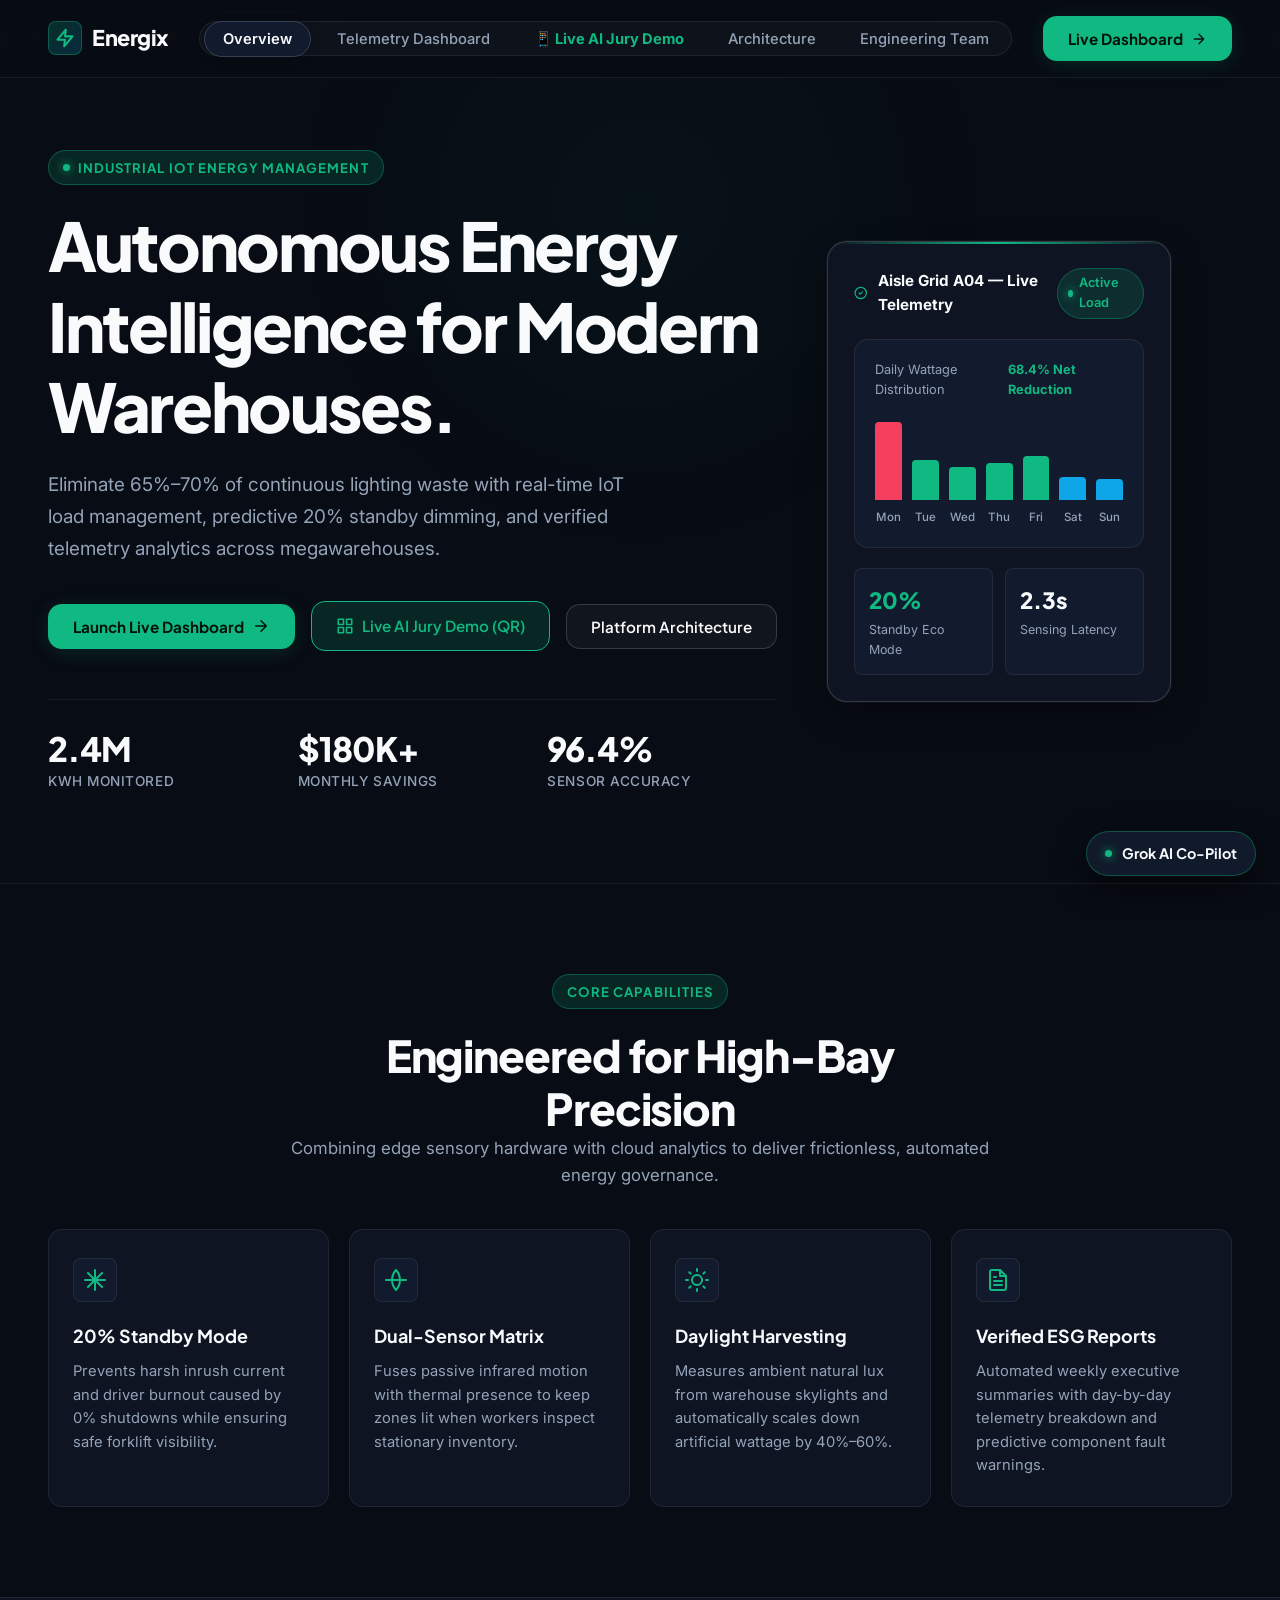
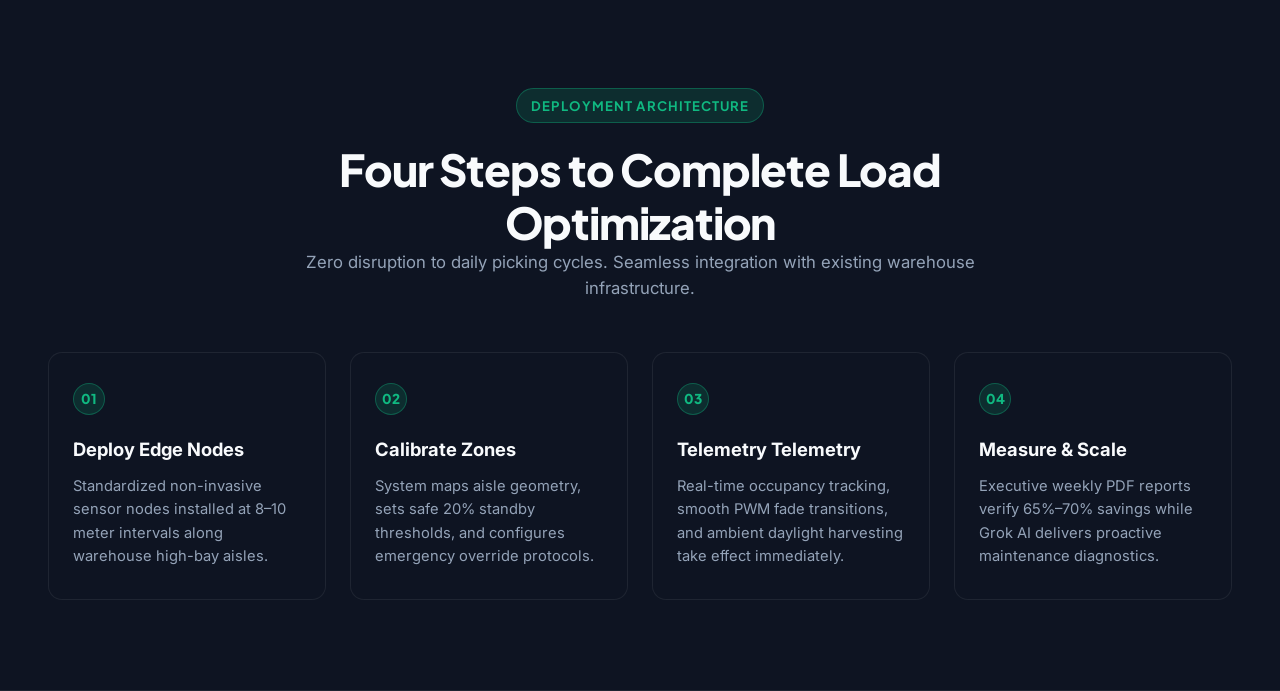
==== index.html @ af87576d "feat: complete Energix smart warehouse platform with AI Co-Pilot, Telegram Bot, hardware firmware, a" ====
<!DOCTYPE html>
<html lang="en">
<head>
  <meta charset="UTF-8" />
  <meta name="viewport" content="width=device-width, initial-scale=1.0" />
  <title>Energix — Enterprise Industrial Energy Platform</title>
  <meta name="description" content="Autonomous energy optimization and real-time IoT lighting telemetry for warehouses and logistics facilities." />
  <link rel="stylesheet" href="style.css" />
  <link rel="icon" href="data:image/svg+xml,<svg xmlns='http://www.w3.org/2000/svg' viewBox='0 0 24 24' fill='%2310b981'><path d='M13 2L3 14h9l-1 8 10-12h-9l1-8z'/></svg>" />
</head>
<body>

<!-- ============================================================
     NAVIGATION
     ============================================================ -->
<nav id="navbar">
  <div class="container nav-inner">
    <div class="nav-logo" onclick="showPage('home')" role="button" tabindex="0" aria-label="Energix Home">
      <div class="logo-badge">
        <svg width="20" height="20" viewBox="0 0 24 24" fill="none" stroke="currentColor" stroke-width="2.5" stroke-linecap="round" stroke-linejoin="round">
          <path d="M13 2L3 14h9l-1 8 10-12h-9l1-8z"/>
        </svg>
      </div>
      <span>Energix</span>
    </div>

    <ul class="nav-links" role="list">
      <li><a href="#home" class="nav-link active" data-page="home" onclick="showPage('home')">Overview</a></li>
      <li><a href="#inventory" class="nav-link" data-page="inventory" onclick="showPage('inventory')">Telemetry Dashboard</a></li>
      <li><a href="demo.html" class="nav-link" style="color: #10B981; font-weight: 700;">📱 Live AI Jury Demo</a></li>
      <li><a href="#about" class="nav-link" data-page="about" onclick="showPage('about')">Architecture</a></li>
      <li><a href="#team" class="nav-link" data-page="team" onclick="showPage('team')">Engineering Team</a></li>
    </ul>

    <div class="nav-cta">
      <button class="btn btn-primary" onclick="showPage('inventory')">
        <span>Live Dashboard</span>
        <svg width="16" height="16" viewBox="0 0 24 24" fill="none" stroke="currentColor" stroke-width="2" stroke-linecap="round" stroke-linejoin="round"><path d="M5 12h14M12 5l7 7-7 7"/></svg>
      </button>
      <button class="hamburger" id="hamburger" aria-label="Toggle Navigation">
        <span></span><span></span><span></span>
      </button>
    </div>
  </div>
</nav>

<!-- Mobile Navigation Drawer -->
<nav class="mobile-nav" id="mobile-nav" aria-label="Mobile Navigation">
  <a href="#home" onclick="showPage('home')">Overview</a>
  <a href="#inventory" onclick="showPage('inventory')">Telemetry Dashboard</a>
  <a href="#about" onclick="showPage('about')">Architecture</a>
  <a href="#team" onclick="showPage('team')">Engineering Team</a>
</nav>

<!-- ============================================================
     HOME / OVERVIEW PAGE
     ============================================================ -->
<div id="page-home" class="page active">
<main>
  <!-- Hero Section -->
  <section class="hero">
    <div class="container hero-inner">
      <div class="hero-content">
        <div class="section-label">
          <span class="pulse-dot"></span>
          Industrial IoT Energy Management
        </div>
        <h1 class="hero-headline">Autonomous Energy Intelligence for Modern Warehouses.</h1>
        <p class="hero-sub">Eliminate 65%–70% of continuous lighting waste with real-time IoT load management, predictive 20% standby dimming, and verified telemetry analytics across megawarehouses.</p>
        
        <div class="hero-cta">
          <button class="btn btn-primary" onclick="showPage('inventory')">
            <span>Launch Live Dashboard</span>
            <svg width="18" height="18" viewBox="0 0 24 24" fill="none" stroke="currentColor" stroke-width="2" stroke-linecap="round" stroke-linejoin="round"><path d="M5 12h14M12 5l7 7-7 7"/></svg>
          </button>
          <a href="demo.html" class="btn" style="background: rgba(16, 185, 129, 0.15); border: 1px solid #10B981; color: #10B981; text-decoration: none; display: inline-flex; align-items: center; gap: 8px;">
            <svg width="18" height="18" viewBox="0 0 24 24" fill="none" stroke="currentColor" stroke-width="2" stroke-linecap="round" stroke-linejoin="round"><rect x="3" y="3" width="7" height="7"/><rect x="14" y="3" width="7" height="7"/><rect x="14" y="14" width="7" height="7"/><rect x="3" y="14" width="7" height="7"/></svg>
            <span>Live AI Jury Demo (QR)</span>
          </a>
          <button class="btn btn-outline" onclick="showPage('about')">
            Platform Architecture
          </button>
        </div>

        <div class="hero-stats">
          <div class="hero-stat">
            <div class="val">2.4M</div>
            <div class="lbl">kWh Monitored</div>
          </div>
          <div class="hero-stat">
            <div class="val">$180K+</div>
            <div class="lbl">Monthly Savings</div>
          </div>
          <div class="hero-stat">
            <div class="val">96.4%</div>
            <div class="lbl">Sensor Accuracy</div>
          </div>
        </div>
      </div>

      <!-- Right Telemetry Graphic Card (Clean, Framer-Style UI Mockup) -->
      <div class="hero-visual">
        <div class="hero-telemetry-card">
          <div class="telemetry-header">
            <div class="telemetry-title">
              <svg width="18" height="18" viewBox="0 0 24 24" fill="none" stroke="#10b981" stroke-width="2" stroke-linecap="round" stroke-linejoin="round"><circle cx="12" cy="12" r="10"/><path d="m9 12 2 2 4-4"/></svg>
              <span>Aisle Grid A04 — Live Telemetry</span>
            </div>
            <div class="telemetry-status">
              <span class="pulse-dot"></span>
              Active Load
            </div>
          </div>

          <div class="telemetry-chart">
            <div style="display:flex;justify-content:space-between;font-size:0.8rem;color:var(--text-muted);margin-bottom:6px;">
              <span>Daily Wattage Distribution</span>
              <span style="color:var(--emerald);font-weight:700;">68.4% Net Reduction</span>
            </div>
            <div class="chart-bars">
              <div class="chart-col">
                <div class="chart-bar" style="height:92%;background:var(--rose);"></div>
                <span class="chart-lbl">Mon</span>
              </div>
              <div class="chart-col">
                <div class="chart-bar" style="height:38%;background:var(--emerald);"></div>
                <span class="chart-lbl">Tue</span>
              </div>
              <div class="chart-col">
                <div class="chart-bar" style="height:32%;background:var(--emerald);"></div>
                <span class="chart-lbl">Wed</span>
              </div>
              <div class="chart-col">
                <div class="chart-bar" style="height:35%;background:var(--emerald);"></div>
                <span class="chart-lbl">Thu</span>
              </div>
              <div class="chart-col">
                <div class="chart-bar" style="height:42%;background:var(--emerald);"></div>
                <span class="chart-lbl">Fri</span>
              </div>
              <div class="chart-col">
                <div class="chart-bar" style="height:22%;background:var(--sky);"></div>
                <span class="chart-lbl">Sat</span>
              </div>
              <div class="chart-col">
                <div class="chart-bar" style="height:20%;background:var(--sky);"></div>
                <span class="chart-lbl">Sun</span>
              </div>
            </div>
          </div>

          <div class="telemetry-metrics-grid">
            <div class="t-metric-box">
              <div class="t-metric-val" style="color:var(--emerald);">20%</div>
              <div class="t-metric-lbl">Standby Eco Mode</div>
            </div>
            <div class="t-metric-box">
              <div class="t-metric-val">2.3s</div>
              <div class="t-metric-lbl">Sensing Latency</div>
            </div>
          </div>
        </div>
      </div>
    </div>
  </section>

  <!-- Features Bento Grid -->
  <section class="section" style="border-top:1px solid var(--border-subtle);">
    <div class="container">
      <div class="text-center" style="max-width:700px;margin:0 auto;">
        <div class="section-label">Core Capabilities</div>
        <h2>Engineered for High-Bay Precision</h2>
        <p>Combining edge sensory hardware with cloud analytics to deliver frictionless, automated energy governance.</p>
      </div>

      <div class="features-grid">
        <div class="feature-item">
          <div class="feat-icon-wrap">
            <svg width="24" height="24" viewBox="0 0 24 24" fill="none" stroke="currentColor" stroke-width="2" stroke-linecap="round" stroke-linejoin="round"><path d="M12 2v20M2 12h20M4.93 4.93l14.14 14.14M4.93 19.07l14.14-14.14"/></svg>
          </div>
          <div class="feat-title">20% Standby Mode</div>
          <p class="feat-desc">Prevents harsh inrush current and driver burnout caused by 0% shutdowns while ensuring safe forklift visibility.</p>
        </div>

        <div class="feature-item">
          <div class="feat-icon-wrap">
            <svg width="24" height="24" viewBox="0 0 24 24" fill="none" stroke="currentColor" stroke-width="2" stroke-linecap="round" stroke-linejoin="round"><path d="M2 12h20M12 2a15.3 15.3 0 0 1 4 10 15.3 15.3 0 0 1-4 10 15.3 15.3 0 0 1-4-10 15.3 15.3 0 0 1 4-10z"/></svg>
          </div>
          <div class="feat-title">Dual-Sensor Matrix</div>
          <p class="feat-desc">Fuses passive infrared motion with thermal presence to keep zones lit when workers inspect stationary inventory.</p>
        </div>

        <div class="feature-item">
          <div class="feat-icon-wrap">
            <svg width="24" height="24" viewBox="0 0 24 24" fill="none" stroke="currentColor" stroke-width="2" stroke-linecap="round" stroke-linejoin="round"><circle cx="12" cy="12" r="5"/><path d="M12 1v2M12 21v2M4.22 4.22l1.42 1.42M18.36 18.36l1.42 1.42M1 12h2M21 12h2M4.22 19.78l1.42-1.42M18.36 5.64l1.42-1.42"/></svg>
          </div>
          <div class="feat-title">Daylight Harvesting</div>
          <p class="feat-desc">Measures ambient natural lux from warehouse skylights and automatically scales down artificial wattage by 40%–60%.</p>
        </div>

        <div class="feature-item">
          <div class="feat-icon-wrap">
            <svg width="24" height="24" viewBox="0 0 24 24" fill="none" stroke="currentColor" stroke-width="2" stroke-linecap="round" stroke-linejoin="round"><path d="M14 2H6a2 2 0 0 0-2 2v16a2 2 0 0 0 2 2h12a2 2 0 0 0 2-2V8z"/><polyline points="14 2 14 8 20 8"/><line x1="16" y1="13" x2="8" y2="13"/><line x1="16" y1="17" x2="8" y2="17"/><polyline points="10 9 9 9 8 9"/></svg>
          </div>
          <div class="feat-title">Verified ESG Reports</div>
          <p class="feat-desc">Automated weekly executive summaries with day-by-day telemetry breakdown and predictive component fault warnings.</p>
        </div>
      </div>
    </div>
  </section>

  <!-- How It Works Section -->
  <section class="section" style="background:var(--bg-surface);border-top:1px solid var(--border-subtle);border-bottom:1px solid var(--border-subtle);">
    <div class="container">
      <div class="text-center" style="max-width:700px;margin:0 auto 30px;">
        <div class="section-label">Deployment Architecture</div>
        <h2>Four Steps to Complete Load Optimization</h2>
        <p>Zero disruption to daily picking cycles. Seamless integration with existing warehouse infrastructure.</p>
      </div>

      <div class="steps-grid">
        <div class="step-card">
          <div class="step-num">01</div>
          <div class="step-title">Deploy Edge Nodes</div>
          <p class="step-desc">Standardized non-invasive sensor nodes installed at 8–10 meter intervals along warehouse high-bay aisles.</p>
        </div>
        <div class="step-card">
          <div class="step-num">02</div>
          <div class="step-title">Calibrate Zones</div>
          <p class="step-desc">System maps aisle geometry, sets safe 20% standby thresholds, and configures emergency override protocols.</p>
        </div>
        <div class="step-card">
          <div class="step-num">03</div>
          <div class="step-title">Telemetry Telemetry</div>
          <p class="step-desc">Real-time occupancy tracking, smooth PWM fade transitions, and ambient daylight harvesting take effect immediately.</p>
        </div>
        <div class="step-card">
          <div class="step-num">04</div>
          <div class="step-title">Measure &amp; Scale</div>
          <p class="step-desc">Executive weekly PDF reports verify 65%–70% savings while Grok AI delivers proactive maintenance diagnostics.</p>
        </div>
      </div>
    </div>
  </section>
</main>
</div>

<!-- ============================================================
     INVENTORY / DASHBOARD PAGE
     ============================================================ -->
<div id="page-inventory" class="page">
<main aria-label="Energy Telemetry Dashboard">
  <div class="container">
    <header class="dash-header">
      <div>
        <h2>Facility Telemetry Dashboard</h2>
        <p class="dash-meta" id="dash-meta">Connecting to IoT Mesh Network…</p>
      </div>
      <button class="btn btn-primary" id="refresh-btn" onclick="refreshInventory()">
        <svg width="16" height="16" viewBox="0 0 24 24" fill="none" stroke="currentColor" stroke-width="2" stroke-linecap="round" stroke-linejoin="round"><path d="M21.5 2v6h-6M21.34 15.57a10 10 0 1 1-.57-8.38l5.67-5.67"/></svg>
        <span>Sync Telemetry</span>
      </button>
    </header>

    <!-- Top Metrics -->
    <div class="dash-stats">
      <div class="dash-stat-card">
        <div class="ds-icon">
          <svg width="20" height="20" viewBox="0 0 24 24" fill="none" stroke="currentColor" stroke-width="2"><path d="M13 2L3 14h9l-1 8 10-12h-9l1-8z"/></svg>
        </div>
        <div class="ds-val" id="total-consumed">—</div>
        <div class="ds-lbl">Total Consumed (kWh)</div>
      </div>
      <div class="dash-stat-card">
        <div class="ds-icon" style="color:var(--emerald);">
          <svg width="20" height="20" viewBox="0 0 24 24" fill="none" stroke="currentColor" stroke-width="2"><path d="M12 2v20M2 12h20M4.93 4.93l14.14 14.14M4.93 19.07l14.14-14.14"/></svg>
        </div>
        <div class="ds-val" id="total-saved" style="color:var(--emerald);">—</div>
        <div class="ds-lbl">Verified Energy Saved (kWh)</div>
      </div>
      <div class="dash-stat-card">
        <div class="ds-icon" style="color:var(--amber);">
          <svg width="20" height="20" viewBox="0 0 24 24" fill="none" stroke="currentColor" stroke-width="2"><line x1="12" y1="1" x2="12" y2="23"/><path d="M17 5H9.5a3.5 3.5 0 0 0 0 7h5a3.5 3.5 0 0 1 0 7H6"/></svg>
        </div>
        <div class="ds-val" id="total-money" style="color:var(--amber);">—</div>
        <div class="ds-lbl">Net Financial Recovery ($)</div>
      </div>
      <div class="dash-stat-card">
        <div class="ds-icon" style="color:var(--sky);">
          <svg width="20" height="20" viewBox="0 0 24 24" fill="none" stroke="currentColor" stroke-width="2"><path d="M21 10c0 7-9 13-9 13s-9-6-9-13a9 9 0 0 1 18 0z"/><circle cx="12" cy="10" r="3"/></svg>
        </div>
        <div class="ds-val" id="total-units">—</div>
        <div class="ds-lbl">Active Grid Units</div>
      </div>
    </div>

    <!-- Search & Filter Controls -->
    <div class="inv-toolbar">
      <div class="inv-search">
        <svg width="18" height="18" viewBox="0 0 24 24" fill="none" stroke="currentColor" stroke-width="2" stroke-linecap="round" stroke-linejoin="round"><circle cx="11" cy="11" r="8"/><line x1="21" y1="21" x2="16.65" y2="16.65"/></svg>
        <input type="text" id="search-input" placeholder="Search facilities, aisles, or zones…" oninput="filterInventory()" aria-label="Search facilities" />
      </div>
      <div class="filter-btns">
        <button class="filter-btn active" onclick="setFilter('all',this)">All Units</button>
        <button class="filter-btn" onclick="setFilter('low',this)">Efficient (&gt;28%)</button>
        <button class="filter-btn" onclick="setFilter('medium',this)">Moderate (16–28%)</button>
        <button class="filter-btn" onclick="setFilter('high',this)">High Usage (&lt;16%)</button>
      </div>
    </div>

    <!-- Inventory Cards Grid -->
    <div class="inventory-grid" id="inventory-grid"></div>
  </div>
</main>
</div>

<!-- ============================================================
     ARCHITECTURE / ABOUT PAGE
     ============================================================ -->
<div id="page-about" class="page">
<main aria-label="Platform Architecture">
  <div class="container">
    <section class="about-hero">
      <div class="section-label">Enterprise Architecture</div>
      <h1>Industrial-Grade Energy Intelligence</h1>
      <p class="lead">Built to bridge the gap between high-voltage warehouse electrical infrastructure and executive decision-makers through real-time telemetry.</p>
    </section>

    <div class="about-grid">
      <div class="about-text">
        <div class="section-label">Engineering Rationale</div>
        <h2>Why 20% Standby Mode is the Standard</h2>
        <p>In industrial megawarehouses, complete 0% shutdowns introduce two catastrophic failure modes: severe inrush currents that burn out LED driver capacitors prematurely, and sudden visual disorientation for operators navigating 5-ton forklifts.</p>
        <p>The Energix edge control loop enforces a 20% standby equilibrium. This maintains continuous safe ambient sightlines while slashing baseline wattage by 80% during idle cycles.</p>
        <blockquote class="about-highlight">"Continuous 20% standby delivers 80% energy curtailment with zero thermal shock and zero occupational hazard."</blockquote>
        <p>Integrated daylight harvesting further adapts fixture output dynamically against natural sky luminance, guaranteeing optimal lux on the warehouse floor at the lowest electrical draw.</p>
      </div>

      <div class="about-side">
        <div class="platform-card">
          <h3>Grid Performance Benchmarks</h3>
          <div class="platform-stats">
            <div class="ps-row"><span class="ps-label">Standby Load</span><span class="ps-val">20% Nominal</span></div>
            <div class="ps-row"><span class="ps-label">Detection Latency</span><span class="ps-val">2.3 Seconds</span></div>
            <div class="ps-row"><span class="ps-label">Occupancy Accuracy</span><span class="ps-val">96.4%</span></div>
            <div class="ps-row"><span class="ps-label">False Positive Rate</span><span class="ps-val">&lt; 3.0%</span></div>
            <div class="ps-row"><span class="ps-label">Sensor Spacing</span><span class="ps-val">8 – 10 Meters</span></div>
            <div class="ps-row"><span class="ps-label">Driver Life Extension</span><span class="ps-val">+2.5x Cycle Life</span></div>
          </div>
        </div>

        <div class="mission-box">
          <h3>Emergency Failsafe Compliance</h3>
          <p>Upon receiving a building fire or hazard interrupt, all localized dimming states are instantly overridden to 100% full luminance to illuminate emergency egress pathways.</p>
        </div>
      </div>
    </div>
  </div>
</main>
</div>

<!-- ============================================================
     ENGINEERING TEAM PAGE
     ============================================================ -->
<div id="page-team" class="page">
<main aria-label="Engineering Team">
  <div class="container">
    <section class="team-hero">
      <div class="section-label">Development Team</div>
      <h1>The Engineering Minds Behind Energix</h1>
      <p>Applied technology specialists united to solve energy inefficiency across modern logistics networks.</p>
    </section>

    <div class="team-grid">
      <article class="team-card">
        <div class="avatar-initials">AA</div>
        <div class="team-name">Ahmed Alaa</div>
        <div class="team-role">Project Lead &amp; Strategy</div>
        <div class="team-dept">Value Propositions &amp; Operations</div>
      </article>

      <article class="team-card">
        <div class="avatar-initials" style="background:linear-gradient(135deg, #0ea5e9, #6366f1);color:#fff;">BR</div>
        <div class="team-name">Belal Rezk</div>
        <div class="team-role">Software Architect &amp; Presenter</div>
        <div class="team-dept">Telemetry &amp; Web Platform</div>
      </article>

      <article class="team-card">
        <div class="avatar-initials" style="background:linear-gradient(135deg, #f59e0b, #ef4444);color:#fff;">SO</div>
        <div class="team-name">Sohaip Osama</div>
        <div class="team-role">Hardware &amp; IoT Specialist</div>
        <div class="team-dept">Sensory Grid &amp; Firmware</div>
      </article>

      <article class="team-card">
        <div class="avatar-initials" style="background:linear-gradient(135deg, #a855f7, #ec4899);color:#fff;">YM</div>
        <div class="team-name">Yousef Mohamed</div>
        <div class="team-role">Data Analysis &amp; Outro</div>
        <div class="team-dept">Research &amp; Benchmark Metrics</div>
      </article>

      <article class="team-card">
        <div class="avatar-initials" style="background:linear-gradient(135deg, #10b981, #14b8a6);color:#fff;">MA</div>
        <div class="team-name">Malak Ahmed</div>
        <div class="team-role">Problem Analyst &amp; AI Feature</div>
        <div class="team-dept">Documentation &amp; Grok AI Specs</div>
      </article>
    </div>
  </div>
</main>
</div>

<!-- ============================================================
     INTERACTIVE MODAL & WEEKLY TELEMETRY AUDIT
     ============================================================ -->
<div class="modal-overlay" id="modal-overlay" role="dialog" aria-modal="true" aria-labelledby="modal-title-text">
  <div class="modal">
    <button class="modal-close" onclick="closeModal()" aria-label="Close dialog">✕</button>
    
    <div class="modal-header">
      <div class="modal-icon" id="modal-icon"></div>
      <div class="modal-title">
        <h3 id="modal-title-text">—</h3>
        <p id="modal-subtitle" style="color:var(--text-muted);font-size:0.9rem;">—</p>
      </div>
    </div>

    <div class="modal-metrics">
      <div class="modal-metric">
        <div class="mm-val" id="mm-consumed" style="color:var(--rose);">—</div>
        <div class="mm-lbl">Power Consumed</div>
      </div>
      <div class="modal-metric">
        <div class="mm-val" id="mm-saved" style="color:var(--emerald);">—</div>
        <div class="mm-lbl">Energy Curtailment</div>
      </div>
      <div class="modal-metric">
        <div class="mm-val" id="mm-money" style="color:var(--amber);">—</div>
        <div class="mm-lbl">Financial Recovery</div>
      </div>
    </div>

    <button class="btn btn-primary" onclick="generateReport()" style="width:100%;margin-bottom:12px;">
      <svg width="18" height="18" viewBox="0 0 24 24" fill="none" stroke="currentColor" stroke-width="2" stroke-linecap="round" stroke-linejoin="round"><path d="M14 2H6a2 2 0 0 0-2 2v16a2 2 0 0 0 2 2h12a2 2 0 0 0 2-2V8z"/><polyline points="14 2 14 8 20 8"/><line x1="16" y1="13" x2="8" y2="13"/><line x1="16" y1="17" x2="8" y2="17"/></svg>
      <span>Generate Executive Audit Report</span>
    </button>

    <div class="weekly-report" id="weekly-report" aria-live="polite"></div>
  </div>
</div>

<!-- Toast Feedback -->
<div class="toast" id="toast" role="status" aria-live="polite">
  <svg width="18" height="18" viewBox="0 0 24 24" fill="none" stroke="#10b981" stroke-width="2.5"><polyline points="20 6 9 17 4 12"/></svg>
  <span id="toast-msg">Telemetry Synchronized</span>
</div>

<!-- ============================================================
     GROK AI CO-PILOT FLOATING ACTION DRAWER (Matching Modern UI)
     ============================================================ -->
<div id="grok-pill-btn" onclick="toggleGrokDrawer()" style="position:fixed;bottom:24px;right:24px;background:#101a2a;border:1.5px solid var(--border-emerald);padding:10px 18px;border-radius:var(--radius-full);cursor:pointer;display:flex;align-items:center;gap:10px;box-shadow:0 10px 30px rgba(0,0,0,0.6);z-index:999;transition:all var(--transition);">
  <span class="pulse-dot"></span>
  <span style="font-family:var(--font-heading);font-weight:700;font-size:0.9rem;color:var(--text-main);">Grok AI Co-Pilot</span>
</div>

<!-- ============================================================
     GROK AI CO-PILOT ENTERPRISE DRAWER (Full Parity with Telegram)
     ============================================================ -->
<div id="grok-drawer" class="grok-drawer-container">
  <!-- Header -->
  <div class="grok-header">
    <div style="display:flex;align-items:center;gap:10px;">
      <div style="width:28px;height:28px;border-radius:50%;background:rgba(16,185,129,0.15);border:1px solid #10b981;display:flex;align-items:center;justify-content:center;">
        <svg width="15" height="15" viewBox="0 0 24 24" fill="none" stroke="#10b981" stroke-width="2.5"><path d="M12 2v20M2 12h20M4.93 4.93l14.14 14.14M4.93 19.07l14.14-14.14"/></svg>
      </div>
      <div>
        <div style="font-family:var(--font-heading);font-weight:800;font-size:0.92rem;color:#fff;">Energix AI Co-Pilot</div>
        <div style="font-size:0.72rem;color:#10b981;display:flex;align-items:center;gap:4px;">
          <span style="display:inline-block;width:6px;height:6px;border-radius:50%;background:#10b981;box-shadow:0 0 6px #10b981;"></span>
          Groq LPU (120B) Active & Connected
        </div>
      </div>
    </div>
    <div style="display:flex;align-items:center;gap:10px;">
      <button onclick="clearGrokChat()" title="مسح المحادثة" style="background:none;border:none;color:var(--text-muted);cursor:pointer;font-size:0.85rem;">🗑️</button>
      <span onclick="toggleGrokDrawer()" style="cursor:pointer;color:var(--text-muted);font-weight:bold;font-size:1.1rem;padding:0 4px;">✕</span>
    </div>
  </div>

  <!-- Interactive Quick Actions Bar (Identical to Telegram Bot) -->
  <div class="grok-quick-bar">
    <div style="display:flex;gap:6px;overflow-x:auto;padding-bottom:2px;" class="hide-scroll">
      <button class="grok-action-chip" onclick="executeQuickReport()">📊 تقرير الوفر</button>
      <button class="grok-action-chip" onclick="toggleWebAislesPanel()">🏢 ممر معين (1-12) ▾</button>
      <button class="grok-action-chip" onclick="executeQuickControl(0, '100%')">💡 تشغيل الكل</button>
      <button class="grok-action-chip" onclick="executeQuickControl(0, '20%')">🌙 استعداد الكل</button>
      <button class="grok-action-chip" onclick="executeQuickControl(1, 'OFF')">🛑 عزل ممر 1</button>
      <button class="grok-action-chip" onclick="executeQuickControl(0, 'OFF')">🛑 عزل الكل</button>
      <button class="grok-action-chip" onclick="executeQuickControl(0, 'AUTO')">⚡ الوضع الآلي</button>
    </div>

    <!-- 12-Aisle Quick Grid Picker -->
    <div id="web-aisles-picker" style="display:none;background:#060A13;border:1px solid rgba(255,255,255,0.08);border-radius:8px;padding:8px;margin-top:2px;">
      <div style="display:flex;justify-content:space-between;align-items:center;margin-bottom:6px;">
        <span style="font-size:0.75rem;color:var(--text-muted);font-weight:600;">اختر الممر من الـ 12 للتحكم أو التقرير:</span>
        <span onclick="toggleWebAislesPanel()" style="font-size:0.75rem;color:#10b981;cursor:pointer;">إغلاق ✕</span>
      </div>
      <div class="grok-aisles-grid" id="web-aisles-items">
        <!-- Injected via JS -->
      </div>
      <!-- Selected Aisle Actions -->
      <div id="web-selected-actions" style="display:none;margin-top:8px;padding-top:8px;border-top:1px solid rgba(255,255,255,0.08);flex-wrap:wrap;gap:6px;align-items:center;">
        <div id="web-selected-title" style="font-size:0.78rem;font-weight:700;color:#10b981;width:100%;"></div>
        <button class="grok-action-chip" style="background:#10b981;color:#000;" onclick="controlCurrentSelected('100%')">💡 تشغيل 100%</button>
        <button class="grok-action-chip" onclick="controlCurrentSelected('20%')">🌙 وضع 20%</button>
        <button class="grok-action-chip" style="border-color:#ef4444;color:#ef4444;" onclick="controlCurrentSelected('OFF')">🛑 إطفاء 0%</button>
        <button class="grok-action-chip" style="background:rgba(34,158,217,0.2);color:#229ed9;" onclick="reportCurrentSelected()">📋 تقرير شامل</button>
      </div>
    </div>
  </div>

  <!-- Messages List -->
  <div id="grok-messages" style="flex:1;padding:16px;overflow-y:auto;display:flex;flex-direction:column;gap:12px;font-size:0.9rem;">
    <div class="grok-msg-bot">
      👋 أهلاً بك في <b>Energix AI Co-Pilot</b>!
      <br><br>
      يمكنك استخدام <b>الأزرار السريعة بالأعلى</b> للتحكم اللحظي في جميع الممرات الـ 12 أو طلب تقارير الوفر، أو كتابة أي سؤال/أمر باللغة الطبيعية (بالاسم أو بالرقم).
    </div>
  </div>

  <!-- Chat Input Bar -->
  <div style="padding:10px 14px;background:#0E1626;border-top:1px solid rgba(255,255,255,0.08);display:flex;gap:8px;">
    <input type="text" id="grok-input" placeholder="اطلب تقرير ممر أو اعطه أمراً (عربي / English)..." style="flex:1;background:#060A13;border:1px solid rgba(255,255,255,0.12);padding:10px 14px;border-radius:var(--radius-sm);color:#fff;outline:none;font-size:0.88rem;direction:auto;" onkeypress="if(event.key==='Enter')sendGrokMessage()">
    <button onclick="sendGrokMessage()" style="background:#10b981;color:#04120c;border:none;padding:0 16px;border-radius:var(--radius-sm);font-weight:700;cursor:pointer;display:inline-flex;align-items:center;justify-content:center;gap:4px;">
      <span>إرسال</span>
    </button>
  </div>
</div>

<script src="app.js"></script>
<script>
const FACILITIES_LIST = [
  { id: 1, name: "Warehouse Aisle 01" },
  { id: 2, name: "Warehouse Aisle 02" },
  { id: 3, name: "Warehouse Aisle 03" },
  { id: 4, name: "Production Hall A" },
  { id: 5, name: "Production Hall B" },
  { id: 6, name: "Cold Storage Vault 01" },
  { id: 7, name: "Cold Storage Vault 02" },
  { id: 8, name: "Logistics Dispatch Center" },
  { id: 9, name: "Chiller & HVAC Plant" },
  { id: 10, name: "Loading Dock Perimeter" },
  { id: 11, name: "Automated Sorter Bay" },
  { id: 12, name: "Solar Array Microgrid" }
];

let selectedAisleId = 1;

function toggleGrokDrawer() {
  const d = document.getElementById('grok-drawer');
  const isHidden = d.style.display === 'none' || !d.style.display;
  d.style.display = isHidden ? 'flex' : 'none';
  if (isHidden) {
    populateWebAisles();
    setTimeout(() => {
      const inp = document.getElementById('grok-input');
      if (inp) inp.focus();
    }, 100);
  }
}

function clearGrokChat() {
  document.getElementById('grok-messages').innerHTML = `
    <div class="grok-msg-bot">
      تم تفريغ المحادثة. يمكنك البدء بسؤال جديد أو استخدام الأزرار أعلاه!
    </div>`;
}

function toggleWebAislesPanel() {
  const p = document.getElementById('web-aisles-picker');
  p.style.display = p.style.display === 'none' ? 'block' : 'none';
}

function populateWebAisles() {
  const container = document.getElementById('web-aisles-items');
  if (!container || container.children.length > 0) return;
  
  container.innerHTML = FACILITIES_LIST.map(f => `
    <div class="grok-aisle-item" onclick="selectWebAisle(${f.id}, '${f.name}')">
      <b style="color:#10b981;">#${f.id}</b> ${f.name}
    </div>
  `).join('');
}

function selectWebAisle(id, name) {
  selectedAisleId = id;
  const act = document.getElementById('web-selected-actions');
  act.style.display = 'flex';
  document.getElementById('web-selected-title').textContent = `التحكم المباشر في: #${id} ${name}`;
}

async function controlCurrentSelected(mode) {
  const fac = FACILITIES_LIST.find(f => f.id === selectedAisleId) || { name: `ممر ${selectedAisleId}` };
  await executeQuickControl(selectedAisleId, mode, fac.name);
}

async function reportCurrentSelected() {
  const fac = FACILITIES_LIST.find(f => f.id === selectedAisleId) || { name: `ممر ${selectedAisleId}` };
  const msgBox = document.getElementById('grok-messages');
  
  msgBox.innerHTML += `<div class="grok-msg-user">📋 طلب تقرير تفصيلي لـ: ${fac.name}</div>`;
  msgBox.scrollTop = msgBox.scrollHeight;
  
  const loadId = 'grok-load-' + Date.now();
  msgBox.innerHTML += `<div id="${loadId}" class="grok-msg-bot">⏳ جاري استخراج تقرير الحساسات والاستهلاك اللحظي...</div>`;
  msgBox.scrollTop = msgBox.scrollHeight;

  try {
    const res = await fetch(`/api/facility/${selectedAisleId}`);
    const data = await res.json();
    const formatted = `
      <div style="font-weight:800;color:#10b981;font-size:0.95rem;margin-bottom:6px;">📋 تقرير تفصيلي لـ [${data.name}]</div>
      <table style="width:100%;border-collapse:collapse;font-size:0.8rem;margin-bottom:8px;">
        <tr style="border-bottom:1px solid rgba(255,255,255,0.06);"><td style="padding:4px 0;color:var(--text-muted);">الموقع:</td><td style="text-align:left;font-weight:600;">${data.location}</td></tr>
        <tr style="border-bottom:1px solid rgba(255,255,255,0.06);"><td style="padding:4px 0;color:var(--text-muted);">الوضع التشغيلي:</td><td style="text-align:left;color:#10b981;font-weight:700;">${data.status_desc}</td></tr>
        <tr style="border-bottom:1px solid rgba(255,255,255,0.06);"><td style="padding:4px 0;color:var(--text-muted);">نسبة الإضاءة:</td><td style="text-align:left;font-weight:700;">${data.brightness_pct}%</td></tr>
        <tr style="border-bottom:1px solid rgba(255,255,255,0.06);"><td style="padding:4px 0;color:var(--text-muted);">الاستهلاك الفعلي:</td><td style="text-align:left;color:#f43f5e;font-weight:700;">${data.consumed_kw.toLocaleString()} kWh</td></tr>
        <tr style="border-bottom:1px solid rgba(255,255,255,0.06);"><td style="padding:4px 0;color:var(--text-muted);">صافي الوفر:</td><td style="text-align:left;color:#10b981;font-weight:700;">${data.saved_kw.toLocaleString()} kWh</td></tr>
        <tr style="border-bottom:1px solid rgba(255,255,255,0.06);"><td style="padding:4px 0;color:var(--text-muted);">العائد المالي:</td><td style="text-align:left;font-weight:700;">$${data.money_saved.toLocaleString()}</td></tr>
        <tr><td style="padding:4px 0;color:var(--text-muted);">كفاءة الطاقة:</td><td style="text-align:left;font-weight:700;">${data.efficiency}%</td></tr>
      </table>
    `;
    document.getElementById(loadId).innerHTML = formatted;
  } catch (err) {
    document.getElementById(loadId).innerText = "تعذر جلب التقرير.";
  }
  msgBox.scrollTop = msgBox.scrollHeight;
}

async function executeQuickReport() {
  const msgBox = document.getElementById('grok-messages');
  msgBox.innerHTML += `<div class="grok-msg-user">📊 استعلام عن تقرير الوفر الإجمالي للمخزن</div>`;
  msgBox.scrollTop = msgBox.scrollHeight;

  const loadId = 'grok-load-' + Date.now();
  msgBox.innerHTML += `<div id="${loadId}" class="grok-msg-bot">⏳ جاري الاتصال بالشبكة المركزية...</div>`;
  msgBox.scrollTop = msgBox.scrollHeight;

  try {
    const res = await fetch('/api/telemetry');
    const data = await res.json();
    const formatted = `
      <div style="font-weight:800;color:#10b981;font-size:0.95rem;margin-bottom:6px;">📊 تقرير طاقة المنشأة الحي (Energix Grid):</div>
      <ul style="padding-right:16px;margin:0;line-height:1.7;font-size:0.85rem;">
        <li>إجمالي الاستهلاك اللحظي: <b>${data.total_consumed.toLocaleString()} kWh</b></li>
        <li>صافي الطاقة الموفرة: <b style="color:#10b981;">${data.total_saved.toLocaleString()} kWh</b></li>
        <li>الوفر المالي التراكمي: <b style="color:#10b981;">$${data.total_money.toLocaleString()} دولار</b></li>
        <li>نسبة خفض الهدر: <b style="color:#10b981;">68.4%</b> بفضل 20% Standby Mode</li>
        <li>العقد المراقبة: <b>${data.active_units} ممر ومنطقة نشطة</b></li>
      </ul>
    `;
    document.getElementById(loadId).innerHTML = formatted;
  } catch (err) {
    document.getElementById(loadId).innerText = "تعذر قراءة بيانات الشبكة.";
  }
  msgBox.scrollTop = msgBox.scrollHeight;
}

async function executeQuickControl(unitId, mode, name = null) {
  const targetLabel = unitId === 0 ? "جميع ممرات المخزن" : (name || `ممر ${unitId}`);
  const msgBox = document.getElementById('grok-messages');
  
  msgBox.innerHTML += `<div class="grok-msg-user">⚙️ أمر تحكم: ضبط ${targetLabel} على وضع ${mode}</div>`;
  msgBox.scrollTop = msgBox.scrollHeight;

  try {
    const res = await fetch('/api/control', {
      method: 'POST',
      headers: { 'Content-Type': 'application/json' },
      body: JSON.stringify({ unit_id: unitId, mode: mode })
    });
    const data = await res.json();
    
    // Trigger dashboard re-fetch immediately!
    if (typeof fetchTelemetry === 'function') {
      fetchTelemetry();
    }
    
    const replyText = unitId === 0 
      ? `💡 تم بنجاح تطبيق وضع <b>(${mode})</b> على كامل منشأة المخزن (الممرات الـ 12 معاً).`
      : `✅ تم بنجاح ضبط <b>[${targetLabel}]</b> على وضع <b>(${mode})</b>.`;

    msgBox.innerHTML += `<div class="grok-msg-bot">${replyText}</div>`;
  } catch (err) {
    msgBox.innerHTML += `<div class="grok-msg-bot" style="color:#ef4444;">تعذر إرسال الأمر للسيرفر.</div>`;
  }
  msgBox.scrollTop = msgBox.scrollHeight;
}

function formatMarkdown(text) {
  if (!text) return '';
  let out = text
    .replace(/&/g, "&amp;")
    .replace(/</g, "&lt;")
    .replace(/>/g, "&gt;");
  
  out = out.replace(/^### (.*$)/gim, '<h4 style="margin:10px 0 6px;color:#10b981;font-weight:700;">$1</h4>');
  out = out.replace(/^## (.*$)/gim, '<h3 style="margin:12px 0 8px;color:#fff;font-weight:800;">$1</h3>');
  out = out.replace(/\*\*(.*?)\*\*/g, '<strong style="color:#fff;">$1</strong>');
  out = out.replace(/`([^`]+)`/g, '<code style="background:rgba(255,255,255,0.1);padding:2px 6px;border-radius:4px;color:#10b981;font-family:monospace;font-size:0.85em;">$1</code>');
  
  const lines = out.split('\n');
  let inTable = false;
  let tableHtml = '';
  let finalLines = [];
  
  for (let i = 0; i < lines.length; i++) {
    const line = lines[i].trim();
    if (line.startsWith('|') && line.endsWith('|')) {
      if (!inTable) {
        inTable = true;
        tableHtml = '<table style="width:100%;border-collapse:collapse;margin:10px 0;font-size:0.82rem;border:1px solid rgba(255,255,255,0.1);border-radius:6px;overflow:hidden;">';
      }
      if (line.includes('---')) continue;
      const cells = line.split('|').filter((_, idx, arr) => idx > 0 && idx < arr.length - 1);
      tableHtml += '<tr style="border-bottom:1px solid rgba(255,255,255,0.06);">';
      cells.forEach(c => {
        tableHtml += `<td style="padding:6px 10px;text-align:right;">${c.trim()}</td>`;
      });
      tableHtml += '</tr>';
    } else {
      if (inTable) {
        inTable = false;
        tableHtml += '</table>';
        finalLines.push(tableHtml);
      }
      finalLines.push(line);
    }
  }
  if (inTable) {
    tableHtml += '</table>';
    finalLines.push(tableHtml);
  }
  
  out = finalLines.join('<br>');
  out = out.replace(/<br><table/g, '<table').replace(/<\/table><br>/g, '</table>');
  out = out.replace(/<br><h/g, '<h').replace(/<\/h[34]><br>/g, '</h>');
  return out;
}

async function sendGrokMessage() {
  const inp = document.getElementById('grok-input');
  const txt = inp.value.trim();
  if (!txt) return;

  const msgBox = document.getElementById('grok-messages');
  msgBox.innerHTML += `<div class="grok-msg-user">${txt}</div>`;
  inp.value = '';
  msgBox.scrollTop = msgBox.scrollHeight;

  const loadId = 'grok-load-' + Date.now();
  msgBox.innerHTML += `<div id="${loadId}" class="grok-msg-bot">⏳ جاري التحليل مع محرك Groq AI...</div>`;
  msgBox.scrollTop = msgBox.scrollHeight;

  try {
    const res = await fetch('/chat', {
      method: 'POST',
      headers: { 'Content-Type': 'application/json' },
      body: JSON.stringify({ message: txt })
    });
    const data = await res.json();
    document.getElementById(loadId).innerHTML = formatMarkdown(data.reply);
    
    // Automatically trigger dashboard update if it was an action command
    if (typeof fetchTelemetry === 'function') {
      fetchTelemetry();
    }
  } catch (err) {
    document.getElementById(loadId).innerText = "تعذر الاتصال بمحرك الذكاء الاصطناعي.";
  }
  msgBox.scrollTop = msgBox.scrollHeight;
}
</script>
</body>
</html>
---- style.css ----
/* ============================================================
   ENERGIX — Enterprise Industrial Energy Platform
   Modern Dark B2B SaaS Theme (Inspired by Igor Chernyshov / Framer)
   ============================================================ */

@import url('https://fonts.googleapis.com/css2?family=Plus+Jakarta+Sans:wght@300;400;500;600;700;800&family=Inter:wght@400;500;600;700&display=swap');

/* ============================================================
   CSS Variables & Reset
   ============================================================ */
:root {
  --bg-main:       #080c14;
  --bg-surface:    #0e1422;
  --bg-card:       #121b2d;
  --bg-card-hover: #17233a;
  --bg-elevated:   #1a2742;

  --border-subtle: rgba(255, 255, 255, 0.07);
  --border-active: rgba(255, 255, 255, 0.16);
  --border-emerald: rgba(16, 185, 129, 0.35);

  --emerald:       #10b981;
  --emerald-light: #34d399;
  --emerald-glow:  rgba(16, 185, 129, 0.15);
  
  --sky:           #0ea5e9;
  --sky-light:     #38bdf8;
  --sky-glow:      rgba(14, 165, 233, 0.15);

  --amber:         #f59e0b;
  --rose:          #f43f5e;
  
  --text-main:     #f8fafc;
  --text-sub:      #cbd5e1;
  --text-muted:    #94a3b8;
  --text-dark:     #64748b;

  --radius-sm:     8px;
  --radius-md:     14px;
  --radius-lg:     20px;
  --radius-full:   9999px;

  --shadow-card:   0 12px 35px -8px rgba(0, 0, 0, 0.5), 0 0 1px 1px rgba(255, 255, 255, 0.05);
  --shadow-glow:   0 0 40px -10px rgba(16, 185, 129, 0.25);
  
  --transition:    0.25s cubic-bezier(0.16, 1, 0.3, 1);
  --font-heading:  'Plus Jakarta Sans', -apple-system, BlinkMacSystemFont, sans-serif;
  --font-body:     'Inter', -apple-system, BlinkMacSystemFont, sans-serif;
}

*, *::before, *::after {
  box-sizing: border-box;
  margin: 0;
  padding: 0;
}

html {
  scroll-behavior: smooth;
  font-size: 16px;
  background-color: var(--bg-main);
}

body {
  font-family: var(--font-body);
  background-color: var(--bg-main);
  color: var(--text-sub);
  line-height: 1.6;
  overflow-x: hidden;
  -webkit-font-smoothing: antialiased;
}

/* Background Gradients & Ambient Glow */
body::before {
  content: '';
  position: fixed;
  top: -20%;
  left: 20%;
  width: 60vw;
  height: 60vw;
  background: radial-gradient(circle, rgba(16, 185, 129, 0.04) 0%, transparent 65%);
  pointer-events: none;
  z-index: 0;
}

/* Scrollbar */
::-webkit-scrollbar { width: 8px; }
::-webkit-scrollbar-track { background: var(--bg-main); }
::-webkit-scrollbar-thumb { background: #1e293b; border-radius: 4px; border: 2px solid var(--bg-main); }
::-webkit-scrollbar-thumb:hover { background: #334155; }

/* Typography */
h1, h2, h3, h4, h5, h6 {
  font-family: var(--font-heading);
  color: var(--text-main);
  letter-spacing: -0.025em;
  font-weight: 700;
  line-height: 1.2;
}

h1 { font-size: clamp(2.5rem, 5.5vw, 4.2rem); font-weight: 800; letter-spacing: -0.035em; }
h2 { font-size: clamp(1.8rem, 3.5vw, 2.75rem); font-weight: 800; }
h3 { font-size: clamp(1.25rem, 2vw, 1.6rem); font-weight: 700; }
h4 { font-size: 1.15rem; font-weight: 600; }

p {
  color: var(--text-muted);
  font-size: 1.05rem;
}

.container {
  max-width: 1240px;
  margin: 0 auto;
  padding: 0 28px;
  position: relative;
  z-index: 1;
}

.section { padding: 90px 0; }
.text-emerald { color: var(--emerald); }
.text-center { text-align: center; }
.page { display: none; }
.page.active { display: block; animation: pageFadeIn 0.35s ease; }

@keyframes pageFadeIn {
  from { opacity: 0; transform: translateY(8px); }
  to { opacity: 1; transform: translateY(0); }
}

/* ============================================================
   HEADER & NAVIGATION
   ============================================================ */
#navbar {
  position: fixed;
  top: 0; left: 0; right: 0;
  z-index: 1000;
  padding: 16px 0;
  background: rgba(8, 12, 20, 0.75);
  backdrop-filter: blur(20px);
  -webkit-backdrop-filter: blur(20px);
  border-bottom: 1px solid var(--border-subtle);
  transition: all var(--transition);
}

#navbar.scrolled {
  background: rgba(8, 12, 20, 0.92);
  border-bottom-color: rgba(255, 255, 255, 0.1);
  padding: 12px 0;
  box-shadow: 0 10px 30px rgba(0, 0, 0, 0.4);
}

.nav-inner {
  display: flex;
  align-items: center;
  justify-content: space-between;
}

.nav-logo {
  display: flex;
  align-items: center;
  gap: 10px;
  cursor: pointer;
  font-family: var(--font-heading);
  font-size: 1.35rem;
  font-weight: 800;
  color: var(--text-main);
  letter-spacing: -0.02em;
}

.logo-badge {
  width: 34px;
  height: 34px;
  background: linear-gradient(135deg, rgba(16, 185, 129, 0.2), rgba(14, 165, 233, 0.2));
  border: 1px solid var(--border-emerald);
  border-radius: var(--radius-sm);
  display: flex;
  align-items: center;
  justify-content: center;
  color: var(--emerald);
}

.nav-links {
  display: flex;
  align-items: center;
  gap: 8px;
  list-style: none;
  background: rgba(255, 255, 255, 0.03);
  padding: 4px;
  border-radius: var(--radius-full);
  border: 1px solid var(--border-subtle);
}

.nav-link {
  color: var(--text-muted);
  text-decoration: none;
  font-size: 0.92rem;
  font-weight: 500;
  padding: 8px 18px;
  border-radius: var(--radius-full);
  transition: all var(--transition);
}

.nav-link:hover {
  color: var(--text-main);
  background: rgba(255, 255, 255, 0.05);
}

.nav-link.active {
  color: var(--text-main);
  background: var(--bg-card);
  border: 1px solid var(--border-active);
  font-weight: 600;
  box-shadow: 0 4px 12px rgba(0, 0, 0, 0.2);
}

.nav-cta {
  display: flex;
  align-items: center;
  gap: 12px;
}

.hamburger {
  display: none;
  background: transparent;
  border: none;
  cursor: pointer;
  padding: 6px;
}
.hamburger span {
  display: block;
  width: 22px;
  height: 2px;
  background: var(--text-main);
  margin: 5px 0;
  transition: var(--transition);
}

.mobile-nav {
  display: none;
  position: fixed;
  top: 70px; left: 0; right: 0;
  background: var(--bg-surface);
  border-bottom: 1px solid var(--border-subtle);
  padding: 20px 28px;
  flex-direction: column;
  gap: 12px;
  z-index: 999;
}
.mobile-nav.open { display: flex; }
.mobile-nav a {
  color: var(--text-main);
  text-decoration: none;
  font-size: 1.1rem;
  font-weight: 600;
  padding: 10px 0;
}

/* ============================================================
   BUTTONS & PILLS (Framer Style)
   ============================================================ */
.btn {
  display: inline-flex;
  align-items: center;
  justify-content: center;
  gap: 8px;
  font-family: var(--font-heading);
  font-size: 0.95rem;
  font-weight: 600;
  padding: 12px 24px;
  border-radius: var(--radius-md);
  cursor: pointer;
  transition: all var(--transition);
  border: 1px solid transparent;
  text-decoration: none;
  white-space: nowrap;
}

.btn-primary {
  background: var(--emerald);
  color: #04120c;
  font-weight: 700;
  box-shadow: 0 4px 20px var(--emerald-glow);
}
.btn-primary:hover {
  background: var(--emerald-light);
  transform: translateY(-2px);
  box-shadow: 0 8px 25px rgba(16, 185, 129, 0.35);
}

.btn-outline {
  background: rgba(255, 255, 255, 0.04);
  color: var(--text-main);
  border-color: var(--border-active);
}
.btn-outline:hover {
  background: rgba(255, 255, 255, 0.08);
  border-color: rgba(255, 255, 255, 0.3);
  transform: translateY(-2px);
}

.section-label {
  display: inline-flex;
  align-items: center;
  gap: 8px;
  font-family: var(--font-heading);
  font-size: 0.82rem;
  font-weight: 700;
  text-transform: uppercase;
  letter-spacing: 0.08em;
  color: var(--emerald);
  background: var(--emerald-glow);
  border: 1px solid var(--border-emerald);
  padding: 6px 14px;
  border-radius: var(--radius-full);
  margin-bottom: 20px;
}

.pulse-dot {
  width: 7px;
  height: 7px;
  background: var(--emerald);
  border-radius: 50%;
  box-shadow: 0 0 10px var(--emerald);
  animation: pulseDot 2s infinite;
}
@keyframes pulseDot {
  0% { transform: scale(0.95); opacity: 0.8; }
  50% { transform: scale(1.3); opacity: 1; }
  100% { transform: scale(0.95); opacity: 0.8; }
}

/* ============================================================
   HERO SECTION (High-End Corporate B2B)
   ============================================================ */
.hero {
  padding-top: 150px;
  padding-bottom: 90px;
  position: relative;
  overflow: hidden;
}

.hero-inner {
  display: grid;
  grid-template-columns: 1.15fr 0.85fr;
  gap: 50px;
  align-items: center;
}

.hero-headline {
  margin-bottom: 22px;
}

.hero-sub {
  font-size: 1.18rem;
  line-height: 1.7;
  color: var(--text-muted);
  margin-bottom: 36px;
  max-width: 580px;
}

.hero-cta {
  display: flex;
  align-items: center;
  gap: 16px;
  margin-bottom: 48px;
}

.hero-stats {
  display: grid;
  grid-template-columns: repeat(3, 1fr);
  gap: 20px;
  padding-top: 30px;
  border-top: 1px solid var(--border-subtle);
}

.hero-stat .val {
  font-family: var(--font-heading);
  font-size: 2.1rem;
  font-weight: 800;
  color: var(--text-main);
  letter-spacing: -0.03em;
  line-height: 1.1;
  margin-bottom: 4px;
}
.hero-stat .lbl {
  font-size: 0.85rem;
  font-weight: 500;
  color: var(--text-muted);
  text-transform: uppercase;
  letter-spacing: 0.04em;
}

/* Hero Right: Live Telemetry Mockup (Replaces Childish Orb) */
.hero-telemetry-card {
  background: var(--bg-surface);
  border: 1px solid var(--border-active);
  border-radius: var(--radius-lg);
  padding: 26px;
  box-shadow: var(--shadow-card);
  position: relative;
  overflow: hidden;
}

.hero-telemetry-card::before {
  content: '';
  position: absolute;
  top: 0; right: 0; left: 0;
  height: 2px;
  background: linear-gradient(90deg, transparent, var(--emerald), transparent);
}

.telemetry-header {
  display: flex;
  align-items: center;
  justify-content: space-between;
  margin-bottom: 20px;
}
.telemetry-title {
  display: flex;
  align-items: center;
  gap: 10px;
  font-size: 0.95rem;
  font-weight: 700;
  color: var(--text-main);
}
.telemetry-status {
  display: flex;
  align-items: center;
  gap: 6px;
  font-size: 0.8rem;
  font-weight: 600;
  color: var(--emerald);
  background: var(--emerald-glow);
  border: 1px solid var(--border-emerald);
  padding: 4px 10px;
  border-radius: var(--radius-full);
}

.telemetry-chart {
  background: var(--bg-card);
  border: 1px solid var(--border-subtle);
  border-radius: var(--radius-md);
  padding: 20px;
  margin-bottom: 20px;
}

.chart-bars {
  display: flex;
  align-items: flex-end;
  gap: 10px;
  height: 120px;
  padding-top: 15px;
}
.chart-col {
  flex: 1;
  display: flex;
  flex-direction: column;
  align-items: center;
  gap: 8px;
  height: 100%;
  justify-content: flex-end;
}
.chart-bar {
  width: 100%;
  border-radius: 4px 4px 0 0;
  transition: height 0.6s ease;
}
.chart-lbl {
  font-size: 0.72rem;
  color: var(--text-muted);
  font-weight: 500;
}

.telemetry-metrics-grid {
  display: grid;
  grid-template-columns: repeat(2, 1fr);
  gap: 12px;
}

.t-metric-box {
  background: var(--bg-card);
  border: 1px solid var(--border-subtle);
  border-radius: var(--radius-sm);
  padding: 14px;
}
.t-metric-val {
  font-family: var(--font-heading);
  font-size: 1.4rem;
  font-weight: 800;
  color: var(--text-main);
  margin-bottom: 2px;
}
.t-metric-lbl {
  font-size: 0.78rem;
  color: var(--text-muted);
}

/* ============================================================
   BENTO GRID FEATURES
   ============================================================ */
.features-grid {
  display: grid;
  grid-template-columns: repeat(4, 1fr);
  gap: 20px;
  margin-top: 40px;
}

.feature-item {
  background: var(--bg-surface);
  border: 1px solid var(--border-subtle);
  border-radius: var(--radius-md);
  padding: 28px 24px;
  text-align: left;
  transition: all var(--transition);
}
.feature-item:hover {
  background: var(--bg-card);
  border-color: var(--border-active);
  transform: translateY(-4px);
  box-shadow: 0 12px 30px rgba(0, 0, 0, 0.4);
}

.feat-icon-wrap {
  width: 44px;
  height: 44px;
  border-radius: var(--radius-sm);
  background: var(--bg-card);
  border: 1px solid var(--border-subtle);
  display: flex;
  align-items: center;
  justify-content: center;
  color: var(--emerald);
  margin-bottom: 20px;
}
.feature-item:hover .feat-icon-wrap {
  border-color: var(--border-emerald);
  background: var(--emerald-glow);
}

.feat-title {
  font-family: var(--font-heading);
  font-size: 1.12rem;
  font-weight: 700;
  color: var(--text-main);
  margin-bottom: 10px;
}
.feat-desc {
  font-size: 0.92rem;
  line-height: 1.6;
  color: var(--text-muted);
}

/* ============================================================
   HOW IT WORKS SECTION
   ============================================================ */
.steps-grid {
  display: grid;
  grid-template-columns: repeat(4, 1fr);
  gap: 24px;
  margin-top: 50px;
}

.step-card {
  background: var(--bg-surface);
  border: 1px solid var(--border-subtle);
  border-radius: var(--radius-md);
  padding: 30px 24px;
  position: relative;
  transition: all var(--transition);
}
.step-card:hover {
  border-color: var(--border-active);
  transform: translateY(-4px);
}

.step-num {
  font-family: var(--font-heading);
  font-size: 0.85rem;
  font-weight: 800;
  color: var(--emerald);
  background: var(--emerald-glow);
  border: 1px solid var(--border-emerald);
  width: 32px;
  height: 32px;
  border-radius: var(--radius-full);
  display: flex;
  align-items: center;
  justify-content: center;
  margin-bottom: 20px;
}

.step-title {
  font-size: 1.15rem;
  font-weight: 700;
  color: var(--text-main);
  margin-bottom: 10px;
}
.step-desc {
  font-size: 0.92rem;
  color: var(--text-muted);
  line-height: 1.6;
}

/* ============================================================
   DASHBOARD / INVENTORY PAGE
   ============================================================ */
.dash-header {
  display: flex;
  align-items: center;
  justify-content: space-between;
  margin-top: 120px;
  margin-bottom: 32px;
  padding-bottom: 24px;
  border-bottom: 1px solid var(--border-subtle);
}

.dash-header h2 {
  font-size: 2.2rem;
  letter-spacing: -0.03em;
  margin-bottom: 6px;
}

.dash-meta {
  font-size: 0.9rem;
  color: var(--text-muted);
}

/* Dash Stats Cards */
.dash-stats {
  display: grid;
  grid-template-columns: repeat(4, 1fr);
  gap: 20px;
  margin-bottom: 36px;
}

.dash-stat-card {
  background: var(--bg-surface);
  border: 1px solid var(--border-subtle);
  border-radius: var(--radius-md);
  padding: 24px;
  position: relative;
  transition: all var(--transition);
}
.dash-stat-card:hover {
  border-color: var(--border-active);
  transform: translateY(-2px);
}

.ds-icon {
  width: 38px;
  height: 38px;
  border-radius: var(--radius-sm);
  background: var(--bg-card);
  border: 1px solid var(--border-subtle);
  display: flex;
  align-items: center;
  justify-content: center;
  color: var(--emerald);
  margin-bottom: 16px;
}

.ds-val {
  font-family: var(--font-heading);
  font-size: 2.2rem;
  font-weight: 800;
  color: var(--text-main);
  line-height: 1.1;
  margin-bottom: 6px;
  letter-spacing: -0.03em;
}

.ds-lbl {
  font-size: 0.85rem;
  font-weight: 500;
  color: var(--text-muted);
}

/* Inventory Toolbar */
.inv-toolbar {
  display: flex;
  align-items: center;
  justify-content: space-between;
  gap: 20px;
  background: var(--bg-surface);
  border: 1px solid var(--border-subtle);
  padding: 12px 18px;
  border-radius: var(--radius-md);
  margin-bottom: 30px;
}

.inv-search {
  display: flex;
  align-items: center;
  gap: 12px;
  flex: 1;
  max-width: 420px;
}

.inv-search svg {
  color: var(--text-muted);
}

.inv-search input {
  background: transparent;
  border: none;
  outline: none;
  color: var(--text-main);
  font-family: var(--font-body);
  font-size: 0.95rem;
  width: 100%;
}
.inv-search input::placeholder {
  color: var(--text-dark);
}

.filter-btns {
  display: flex;
  align-items: center;
  gap: 8px;
}

.filter-btn {
  background: transparent;
  border: 1px solid var(--border-subtle);
  color: var(--text-muted);
  font-family: var(--font-heading);
  font-size: 0.85rem;
  font-weight: 600;
  padding: 8px 16px;
  border-radius: var(--radius-full);
  cursor: pointer;
  transition: all var(--transition);
}

.filter-btn:hover {
  color: var(--text-main);
  border-color: var(--border-active);
}

.filter-btn.active {
  background: var(--bg-card);
  color: var(--text-main);
  border-color: var(--border-active);
  box-shadow: 0 2px 8px rgba(0,0,0,0.3);
}

/* Inventory Grid & Cards */
.inventory-grid {
  display: grid;
  grid-template-columns: repeat(3, 1fr);
  gap: 24px;
}

.inv-card {
  background: var(--bg-surface);
  border: 1px solid var(--border-subtle);
  border-radius: var(--radius-md);
  padding: 24px;
  cursor: pointer;
  transition: all var(--transition);
  position: relative;
}

.inv-card:hover {
  background: var(--bg-card);
  border-color: var(--border-active);
  transform: translateY(-4px);
  box-shadow: var(--shadow-card);
}

.card-top {
  display: flex;
  align-items: center;
  justify-content: space-between;
  margin-bottom: 16px;
}

.card-icon-wrap {
  width: 42px;
  height: 42px;
  border-radius: var(--radius-sm);
  background: var(--bg-card);
  border: 1px solid var(--border-subtle);
  display: flex;
  align-items: center;
  justify-content: center;
  color: var(--sky);
}

.card-status {
  font-size: 0.78rem;
  font-weight: 700;
  padding: 4px 12px;
  border-radius: var(--radius-full);
  display: flex;
  align-items: center;
  gap: 6px;
}

.status-low {
  background: rgba(16, 185, 129, 0.12);
  color: var(--emerald-light);
  border: 1px solid rgba(16, 185, 129, 0.25);
}
.status-medium {
  background: rgba(245, 158, 11, 0.12);
  color: var(--amber);
  border: 1px solid rgba(245, 158, 11, 0.25);
}
.status-high {
  background: rgba(244, 63, 94, 0.12);
  color: var(--rose);
  border: 1px solid rgba(244, 63, 94, 0.25);
}

.card-title {
  font-family: var(--font-heading);
  font-size: 1.2rem;
  font-weight: 800;
  color: var(--text-main);
  margin-bottom: 4px;
}

.card-loc {
  font-size: 0.85rem;
  color: var(--text-muted);
  margin-bottom: 20px;
}

.card-metrics {
  display: flex;
  flex-direction: column;
  gap: 12px;
  padding-top: 16px;
  border-top: 1px solid var(--border-subtle);
}

.metric-row {
  display: flex;
  align-items: center;
  justify-content: space-between;
  font-size: 0.88rem;
}
.metric-label {
  color: var(--text-muted);
  font-weight: 500;
}
.metric-val {
  font-weight: 700;
  font-family: var(--font-heading);
}
.metric-val.red { color: var(--rose); }
.metric-val.grn { color: var(--emerald); }
.metric-val.ylw { color: var(--amber); }

.progress-bar {
  width: 100%;
  height: 6px;
  background: rgba(255, 255, 255, 0.05);
  border-radius: var(--radius-full);
  overflow: hidden;
}
.progress-fill {
  height: 100%;
  border-radius: var(--radius-full);
  background: var(--emerald);
}

/* ============================================================
   MODAL & WEEKLY REPORTS
   ============================================================ */
.modal-overlay {
  display: none;
  position: fixed;
  inset: 0;
  background: rgba(4, 7, 13, 0.85);
  backdrop-filter: blur(12px);
  -webkit-backdrop-filter: blur(12px);
  z-index: 2000;
  align-items: center;
  justify-content: center;
  padding: 24px;
}
.modal-overlay.open {
  display: flex;
  animation: modalFade 0.25s ease;
}
@keyframes modalFade {
  from { opacity: 0; transform: scale(0.97); }
  to { opacity: 1; transform: scale(1); }
}

.modal {
  background: var(--bg-surface);
  border: 1px solid var(--border-active);
  border-radius: var(--radius-lg);
  width: 100%;
  max-width: 580px;
  padding: 32px;
  position: relative;
  box-shadow: 0 25px 50px -12px rgba(0, 0, 0, 0.7);
}

.modal-close {
  position: absolute;
  top: 20px; right: 20px;
  background: var(--bg-card);
  border: 1px solid var(--border-subtle);
  color: var(--text-muted);
  width: 34px; height: 34px;
  border-radius: 50%;
  cursor: pointer;
  display: flex;
  align-items: center;
  justify-content: center;
  font-size: 1rem;
  transition: all var(--transition);
}
.modal-close:hover {
  color: var(--text-main);
  border-color: var(--border-active);
}

.modal-header {
  display: flex;
  align-items: center;
  gap: 16px;
  margin-bottom: 28px;
}
.modal-icon {
  width: 50px; height: 50px;
  border-radius: var(--radius-md);
  background: var(--bg-card);
  border: 1px solid var(--border-subtle);
  display: flex;
  align-items: center;
  justify-content: center;
  color: var(--emerald);
}

.modal-title h3 {
  font-size: 1.45rem;
  margin-bottom: 4px;
}
.modal-title p {
  font-size: 0.9rem;
}

.modal-metrics {
  display: grid;
  grid-template-columns: repeat(3, 1fr);
  gap: 14px;
  margin-bottom: 24px;
}
.modal-metric {
  background: var(--bg-card);
  border: 1px solid var(--border-subtle);
  border-radius: var(--radius-md);
  padding: 16px;
  text-align: center;
}
.mm-val {
  font-family: var(--font-heading);
  font-size: 1.4rem;
  font-weight: 800;
  margin-bottom: 4px;
}
.mm-lbl {
  font-size: 0.78rem;
  color: var(--text-muted);
}

.weekly-report {
  display: none;
  margin-top: 20px;
  background: var(--bg-card);
  border: 1px solid var(--border-subtle);
  border-radius: var(--radius-md);
  padding: 20px;
}
.weekly-report.show { display: block; }

.report-header {
  display: flex;
  align-items: center;
  justify-content: space-between;
  margin-bottom: 16px;
  padding-bottom: 12px;
  border-bottom: 1px solid var(--border-subtle);
}
.report-header h4 { font-size: 1.05rem; }
.report-date { font-size: 0.8rem; color: var(--text-muted); }

.report-rows {
  display: flex;
  flex-direction: column;
  gap: 8px;
  margin-bottom: 16px;
}
.report-row {
  display: flex;
  align-items: center;
  justify-content: space-between;
  font-size: 0.88rem;
  padding: 8px 12px;
  border-radius: var(--radius-sm);
  background: rgba(255, 255, 255, 0.02);
}
.report-row .day { font-weight: 600; color: var(--text-main); }

.report-total {
  display: flex;
  align-items: center;
  justify-content: space-between;
  font-weight: 700;
  font-size: 0.95rem;
  padding-top: 12px;
  border-top: 1px solid var(--border-subtle);
  color: var(--emerald);
}

/* ============================================================
   ABOUT & TEAM PAGE STYLING
   ============================================================ */
.about-hero, .team-hero {
  padding-top: 130px;
  text-align: center;
  max-width: 760px;
  margin: 0 auto 60px;
}
.about-hero h1, .team-hero h1 { margin-bottom: 16px; }

.about-grid {
  display: grid;
  grid-template-columns: 1.2fr 0.8fr;
  gap: 40px;
  align-items: flex-start;
  margin-bottom: 70px;
}
.about-text p {
  margin-bottom: 18px;
  line-height: 1.8;
}
.about-highlight {
  font-family: var(--font-heading);
  font-size: 1.25rem;
  font-weight: 700;
  color: var(--emerald);
  border-left: 3px solid var(--emerald);
  padding-left: 20px;
  margin: 24px 0;
}

.platform-card {
  background: var(--bg-surface);
  border: 1px solid var(--border-active);
  border-radius: var(--radius-md);
  padding: 28px;
  margin-bottom: 24px;
}
.platform-card h3 { margin-bottom: 20px; }
.ps-row {
  display: flex;
  align-items: center;
  justify-content: space-between;
  padding: 10px 0;
  border-bottom: 1px solid var(--border-subtle);
  font-size: 0.95rem;
}
.ps-label { color: var(--text-muted); }
.ps-val { font-weight: 700; color: var(--text-main); }

.mission-box {
  background: var(--bg-card);
  border: 1px solid var(--border-subtle);
  border-radius: var(--radius-md);
  padding: 24px;
}
.mission-box h3 { margin-bottom: 10px; font-size: 1.15rem; }

/* Timeline */
.timeline { margin-top: 40px; }
.timeline-items {
  display: flex;
  flex-direction: column;
  gap: 20px;
  margin-top: 36px;
  position: relative;
}
.t-item {
  display: flex;
  gap: 20px;
  background: var(--bg-surface);
  border: 1px solid var(--border-subtle);
  border-radius: var(--radius-md);
  padding: 24px;
}
.t-dot {
  width: 40px; height: 40px;
  border-radius: var(--radius-sm);
  background: var(--bg-card);
  border: 1px solid var(--border-emerald);
  display: flex;
  align-items: center;
  justify-content: center;
  color: var(--emerald);
  flex-shrink: 0;
}
.t-phase {
  font-size: 0.78rem;
  font-weight: 700;
  text-transform: uppercase;
  color: var(--emerald);
  letter-spacing: 0.05em;
  margin-bottom: 4px;
}
.t-title {
  font-size: 1.15rem;
  font-weight: 700;
  color: var(--text-main);
  margin-bottom: 8px;
}

/* Team Grid */
.team-grid {
  display: grid;
  grid-template-columns: repeat(3, 1fr);
  gap: 24px;
  margin-bottom: 60px;
}
.team-card {
  background: var(--bg-surface);
  border: 1px solid var(--border-subtle);
  border-radius: var(--radius-md);
  padding: 28px;
  text-align: center;
  transition: all var(--transition);
}
.team-card:hover {
  background: var(--bg-card);
  border-color: var(--border-active);
  transform: translateY(-4px);
}
.avatar-initials {
  width: 64px; height: 64px;
  border-radius: 50%;
  background: linear-gradient(135deg, #10b981, #0ea5e9);
  color: #04120c;
  font-family: var(--font-heading);
  font-size: 1.3rem;
  font-weight: 800;
  display: flex;
  align-items: center;
  justify-content: center;
  margin: 0 auto 16px;
}
.team-name {
  font-size: 1.2rem;
  font-weight: 800;
  color: var(--text-main);
  margin-bottom: 4px;
}
.team-role {
  font-size: 0.88rem;
  font-weight: 600;
  color: var(--emerald);
  margin-bottom: 4px;
}
.team-dept {
  font-size: 0.8rem;
  color: var(--text-muted);
}

/* Values Grid */
.values-grid {
  display: grid;
  grid-template-columns: repeat(4, 1fr);
  gap: 20px;
  margin-top: 36px;
}
.value-card {
  background: var(--bg-surface);
  border: 1px solid var(--border-subtle);
  border-radius: var(--radius-md);
  padding: 24px;
}
.val-title {
  font-size: 1.1rem;
  font-weight: 700;
  color: var(--text-main);
  margin-bottom: 8px;
}

/* Toast */
.toast {
  position: fixed;
  bottom: 24px; left: 24px;
  background: var(--bg-card);
  border: 1px solid var(--border-emerald);
  color: var(--text-main);
  padding: 12px 20px;
  border-radius: var(--radius-md);
  display: none;
  align-items: center;
  gap: 10px;
  font-weight: 600;
  box-shadow: 0 10px 30px rgba(0,0,0,0.5);
  z-index: 3000;
}
.toast.show {
  display: flex;
  animation: slideUp 0.3s ease;
}
@keyframes slideUp {
  from { opacity: 0; transform: translateY(12px); }
  to { opacity: 1; transform: translateY(0); }
}

/* Responsive */
@media (max-width: 1024px) {
  .hero-inner { grid-template-columns: 1fr; }
  .features-grid, .steps-grid, .dash-stats, .values-grid { grid-template-columns: repeat(2, 1fr); }
  .inventory-grid { grid-template-columns: repeat(2, 1fr); }
  .about-grid { grid-template-columns: 1fr; }
}
@media (max-width: 768px) {
  .nav-links, .nav-cta { display: none; }
  .hamburger { display: block; }
  .features-grid, .steps-grid, .dash-stats, .inventory-grid, .team-grid, .values-grid { grid-template-columns: 1fr; }
  .inv-toolbar { flex-direction: column; align-items: stretch; }
  .filter-btns { overflow-x: auto; padding-bottom: 4px; }
  .hero { padding-top: 110px; }
}

/* ============================================================
   GROK AI CO-PILOT ENTERPRISE DRAWER
   ============================================================ */
.grok-drawer-container {
  display: none;
  position: fixed;
  bottom: 84px;
  right: 24px;
  width: 450px;
  max-width: calc(100vw - 32px);
  height: 620px;
  max-height: 85vh;
  background: #0A0F1D;
  border: 1px solid rgba(16, 185, 129, 0.35);
  border-radius: var(--radius-lg);
  box-shadow: 0 25px 60px rgba(0, 0, 0, 0.8), 0 0 40px rgba(16, 185, 129, 0.1);
  z-index: 2000;
  flex-direction: column;
  overflow: hidden;
  font-family: var(--font-body);
}

.grok-header {
  padding: 14px 18px;
  background: #0E1626;
  border-bottom: 1px solid rgba(255, 255, 255, 0.08);
  display: flex;
  justify-content: space-between;
  align-items: center;
}

.grok-quick-bar {
  padding: 10px 14px;
  background: rgba(10, 16, 29, 0.95);
  border-bottom: 1px solid rgba(255, 255, 255, 0.06);
  display: flex;
  flex-direction: column;
  gap: 8px;
}

.grok-action-chip {
  background: rgba(255, 255, 255, 0.05);
  border: 1px solid rgba(255, 255, 255, 0.1);
  color: #E2E8F0;
  padding: 6px 12px;
  border-radius: var(--radius-full);
  font-size: 0.78rem;
  font-weight: 600;
  cursor: pointer;
  white-space: nowrap;
  transition: all 0.2s;
  display: inline-flex;
  align-items: center;
  gap: 4px;
}
.grok-action-chip:hover {
  background: rgba(16, 185, 129, 0.15);
  border-color: #10B981;
  color: #10B981;
}

.grok-aisles-grid {
  display: grid;
  grid-template-columns: repeat(3, 1fr);
  gap: 6px;
  max-height: 180px;
  overflow-y: auto;
  padding: 8px;
  background: #060A13;
  border-radius: var(--radius-sm);
  border: 1px solid rgba(255, 255, 255, 0.08);
}

.grok-aisle-item {
  background: rgba(255, 255, 255, 0.04);
  border: 1px solid rgba(255, 255, 255, 0.07);
  padding: 6px 8px;
  border-radius: 6px;
  font-size: 0.74rem;
  color: #CBD5E1;
  cursor: pointer;
  text-align: right;
  transition: 0.2s;
}
.grok-aisle-item:hover {
  background: rgba(16, 185, 129, 0.15);
  border-color: #10B981;
  color: #10B981;
}

.grok-msg-user {
  background: #10B981;
  color: #04120C;
  padding: 10px 14px;
  border-radius: 14px 14px 2px 14px;
  align-self: flex-end;
  max-width: 82%;
  font-weight: 600;
  font-size: 0.88rem;
  line-height: 1.45;
  box-shadow: 0 4px 12px rgba(16, 185, 129, 0.2);
}

.grok-msg-bot {
  background: #0E1626;
  border: 1px solid rgba(255, 255, 255, 0.08);
  padding: 12px 16px;
  border-radius: 14px 14px 14px 2px;
  align-self: flex-start;
  max-width: 92%;
  color: #E2E8F0;
  font-size: 0.88rem;
  line-height: 1.6;
}
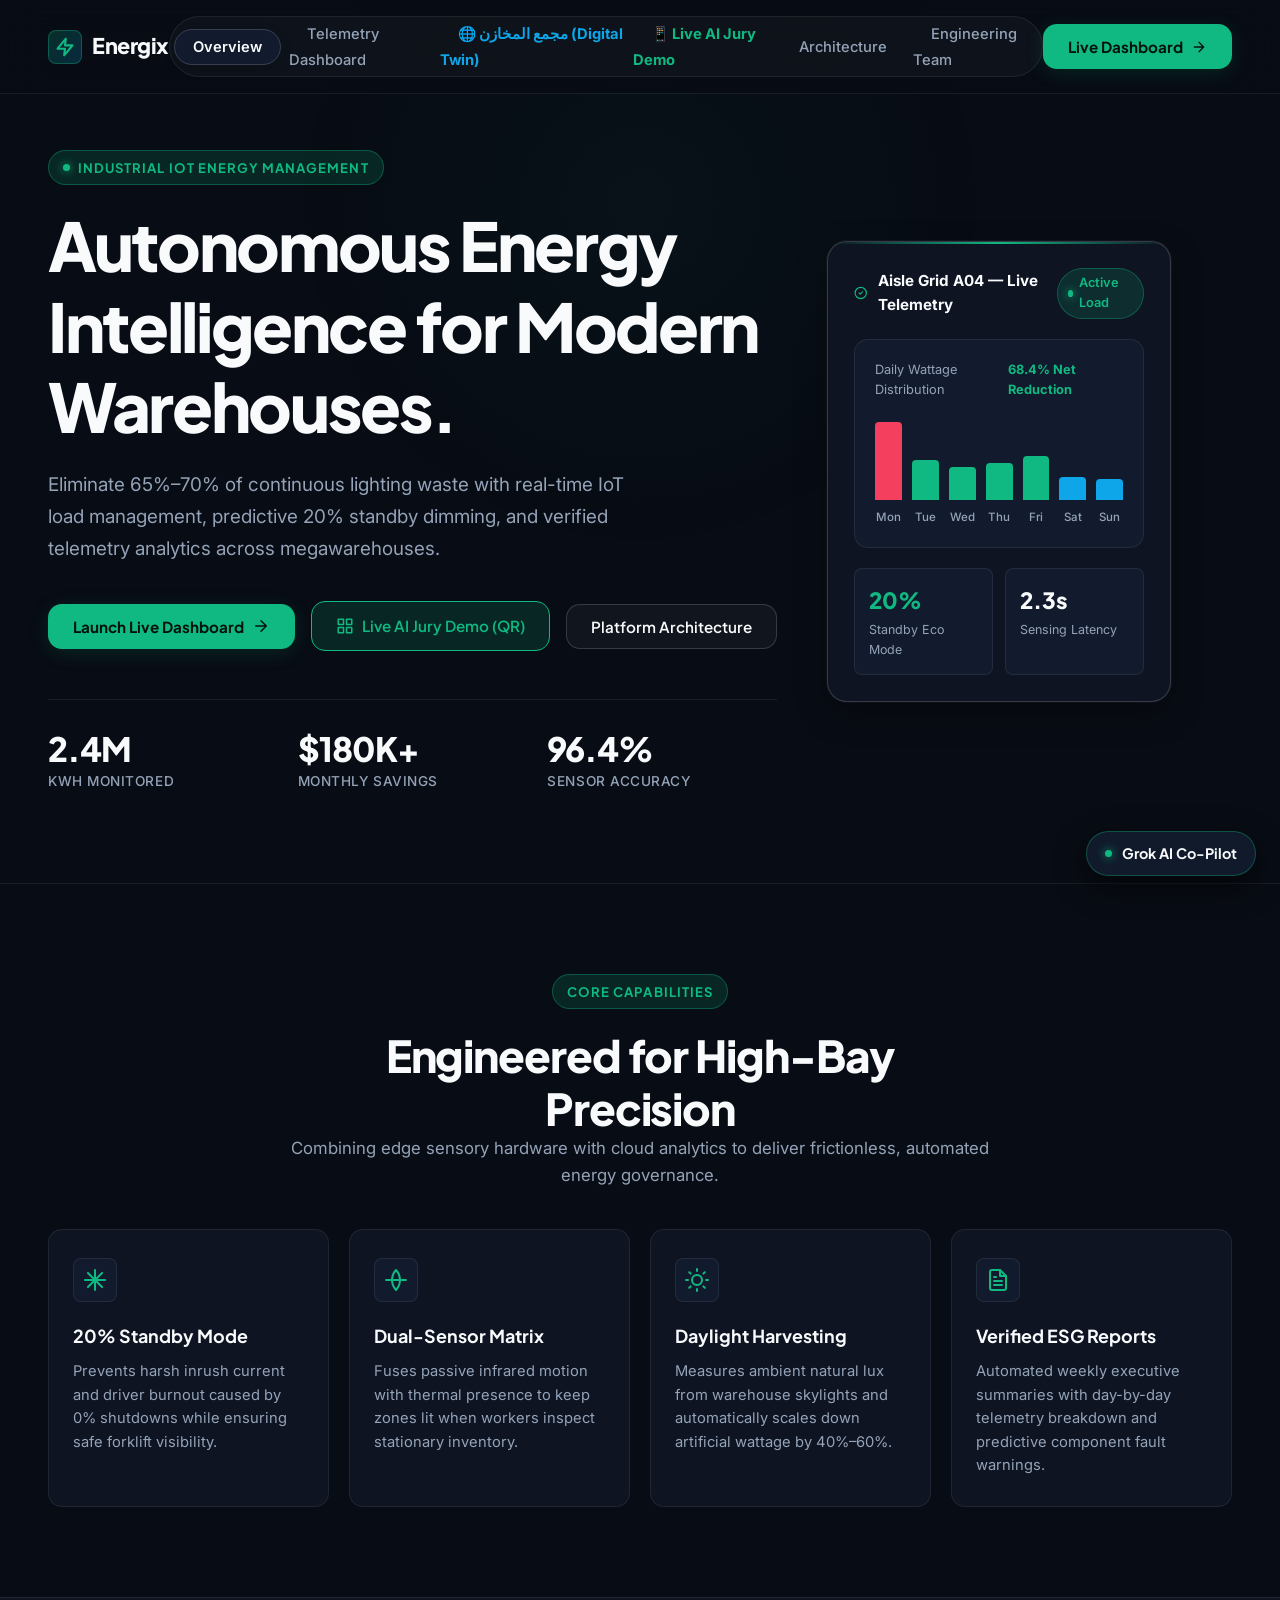
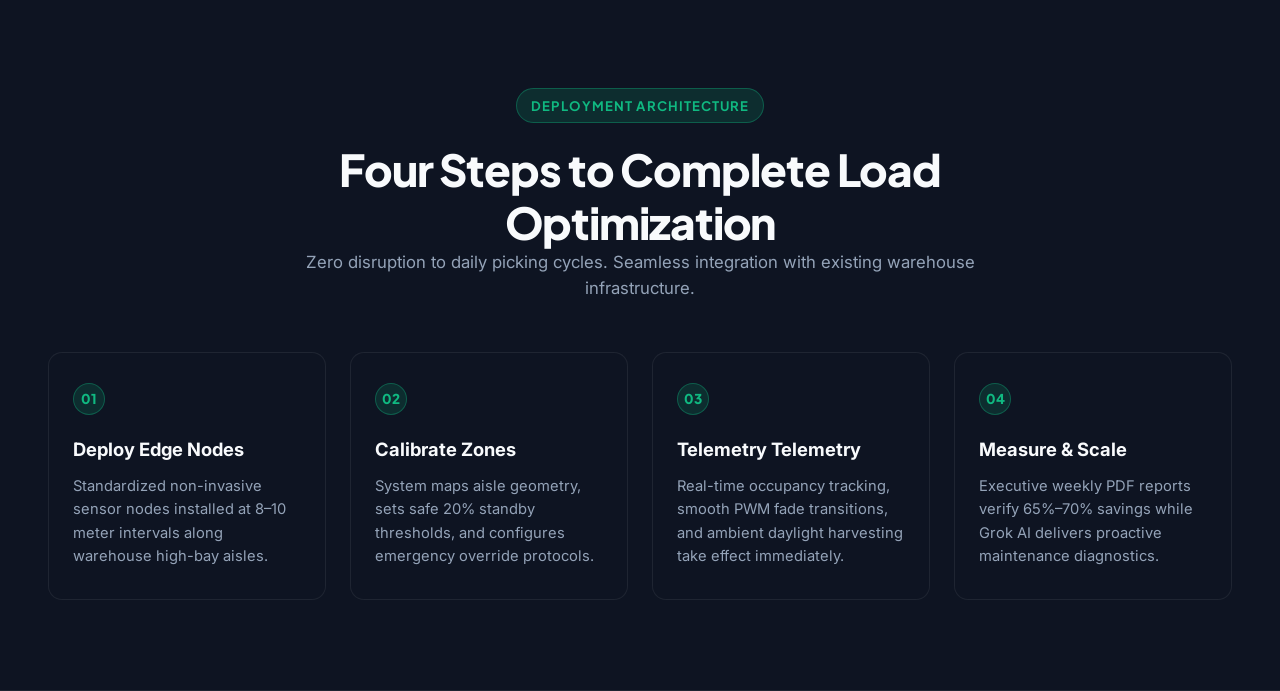
==== commit e032314a: "feat: add enterprise.html multi-warehouse digital twin page as presentation backup" ====
--- a/index.html
+++ b/index.html
@@ -27,9 +27,11 @@
     <ul class="nav-links" role="list">
       <li><a href="#home" class="nav-link active" data-page="home" onclick="showPage('home')">Overview</a></li>
       <li><a href="#inventory" class="nav-link" data-page="inventory" onclick="showPage('inventory')">Telemetry Dashboard</a></li>
+      <li><a href="enterprise.html" class="nav-link" style="color: #0ea5e9; font-weight: 700;">🌐 مجمع المخازن (Digital Twin)</a></li>
       <li><a href="demo.html" class="nav-link" style="color: #10B981; font-weight: 700;">📱 Live AI Jury Demo</a></li>
       <li><a href="#about" class="nav-link" data-page="about" onclick="showPage('about')">Architecture</a></li>
       <li><a href="#team" class="nav-link" data-page="team" onclick="showPage('team')">Engineering Team</a></li>
+
     </ul>
 
     <div class="nav-cta">
@@ -253,7 +255,7 @@
   <div class="container">
     <header class="dash-header">
       <div>
-        <h2>Facility Telemetry Dashboard</h2>
+        <h2>Warehouse 01 — Live Telemetry Dashboard</h2>
         <p class="dash-meta" id="dash-meta">Connecting to IoT Mesh Network…</p>
       </div>
       <button class="btn btn-primary" id="refresh-btn" onclick="refreshInventory()">
@@ -262,6 +264,42 @@
       </button>
     </header>
 
+    <!-- ══ HARDWARE CONNECTION BANNER ══ -->
+    <div id="hw-banner" class="hw-banner hw-banner-searching">
+      <div class="hw-banner-icon">
+        <svg width="22" height="22" viewBox="0 0 24 24" fill="none" stroke="currentColor" stroke-width="2.5"><path d="M12 2L2 7l10 5 10-5-10-5zM2 17l10 5 10-5M2 12l10 5 10-5"/></svg>
+      </div>
+      <div class="hw-banner-text">
+        <span class="hw-banner-title" id="hw-banner-title">🔍 Searching for Arduino USB…</span>
+        <span class="hw-banner-sub" id="hw-banner-sub">Run <code>python server.py</code> to connect physical hardware</span>
+      </div>
+      <div class="hw-banner-lux" id="hw-lux-badge" style="display:none">
+        <svg width="14" height="14" viewBox="0 0 24 24" fill="none" stroke="currentColor" stroke-width="2"><circle cx="12" cy="12" r="5"/><path d="M12 1v2M12 21v2M4.22 4.22l1.42 1.42M18.36 18.36l1.42 1.42M1 12h2M21 12h2M4.22 19.78l1.42-1.42M18.36 5.64l1.42-1.42"/></svg>
+        <span id="hw-lux-val">—</span> lux
+      </div>
+    </div>
+
+
+    <!-- ══ MONTHLY BILLING CYCLE & RESET WIDGET (Restart by Month) ══ -->
+    <div id="monthly-cycle-widget" class="monthly-cycle-widget">
+      <div class="mc-left">
+        <span class="mc-icon">📅</span>
+        <div class="mc-text">
+          <span class="mc-title">دورة الفاتورة الشهرية: <strong id="mc-cycle-name">أكتوبر 2026</strong></span>
+          <span class="mc-sub">التعرفة الصناعية: <strong>3.20 ج.م/kWh</strong> · متبقي على تصفير الشهر تلقائياً: <strong id="mc-days-left">—</strong></span>
+        </div>
+      </div>
+      <div class="mc-right">
+        <div class="mc-stat">
+          <span class="mc-stat-lbl">وفر الشهر التراكمي:</span>
+          <span class="mc-stat-val" id="mc-egp-total">— ج.م</span>
+        </div>
+        <button class="btn-reset-cycle" onclick="resetMonthlyCycle()" title="تصفير عداد الدورة الشهرية لبدء شهر جديد">
+          🔄 تصفير الشهر (Reset)
+        </button>
+      </div>
+    </div>
+
     <!-- Top Metrics -->
     <div class="dash-stats">
       <div class="dash-stat-card">
@@ -283,33 +321,34 @@
           <svg width="20" height="20" viewBox="0 0 24 24" fill="none" stroke="currentColor" stroke-width="2"><line x1="12" y1="1" x2="12" y2="23"/><path d="M17 5H9.5a3.5 3.5 0 0 0 0 7h5a3.5 3.5 0 0 1 0 7H6"/></svg>
         </div>
         <div class="ds-val" id="total-money" style="color:var(--amber);">—</div>
-        <div class="ds-lbl">Net Financial Recovery ($)</div>
+        <div class="ds-lbl">Net Financial Recovery (EGP / ج.م)</div>
       </div>
       <div class="dash-stat-card">
         <div class="ds-icon" style="color:var(--sky);">
           <svg width="20" height="20" viewBox="0 0 24 24" fill="none" stroke="currentColor" stroke-width="2"><path d="M21 10c0 7-9 13-9 13s-9-6-9-13a9 9 0 0 1 18 0z"/><circle cx="12" cy="10" r="3"/></svg>
         </div>
         <div class="ds-val" id="total-units">—</div>
-        <div class="ds-lbl">Active Grid Units</div>
-      </div>
-    </div>
-
-    <!-- Search & Filter Controls -->
-    <div class="inv-toolbar">
-      <div class="inv-search">
-        <svg width="18" height="18" viewBox="0 0 24 24" fill="none" stroke="currentColor" stroke-width="2" stroke-linecap="round" stroke-linejoin="round"><circle cx="11" cy="11" r="8"/><line x1="21" y1="21" x2="16.65" y2="16.65"/></svg>
-        <input type="text" id="search-input" placeholder="Search facilities, aisles, or zones…" oninput="filterInventory()" aria-label="Search facilities" />
-      </div>
-      <div class="filter-btns">
-        <button class="filter-btn active" onclick="setFilter('all',this)">All Units</button>
-        <button class="filter-btn" onclick="setFilter('low',this)">Efficient (&gt;28%)</button>
-        <button class="filter-btn" onclick="setFilter('medium',this)">Moderate (16–28%)</button>
-        <button class="filter-btn" onclick="setFilter('high',this)">High Usage (&lt;16%)</button>
-      </div>
-    </div>
-
-    <!-- Inventory Cards Grid -->
+        <div class="ds-lbl">Dynamic Aisle Nodes (الممرات المكتشفة)</div>
+      </div>
+    </div>
+
+
+
+    <!-- ══ MASTER WAREHOUSE CONTROLS ══ -->
+    <div class="master-controls">
+      <span class="master-label">
+        <svg width="16" height="16" viewBox="0 0 24 24" fill="none" stroke="currentColor" stroke-width="2"><path d="M3 21h18M3 7l9-4 9 4v14H3V7z"/></svg>
+        Warehouse 01 Master Control:
+      </span>
+      <button class="ctrl-btn ctrl-100" onclick="sendControl(0,'100%')">⚡ All 100%</button>
+      <button class="ctrl-btn ctrl-20"  onclick="sendControl(0,'20%')">🌙 All 20%</button>
+      <button class="ctrl-btn ctrl-off" onclick="sendControl(0,'OFF')">🛑 All OFF</button>
+      <button class="ctrl-btn ctrl-auto" onclick="sendControl(0,'AUTO')">🔄 All AUTO</button>
+    </div>
+
+    <!-- ══ DUAL-AISLE LIVE MONITOR ══ -->
     <div class="inventory-grid" id="inventory-grid"></div>
+
   </div>
 </main>
 </div>
@@ -441,9 +480,9 @@
       </div>
     </div>
 
-    <button class="btn btn-primary" onclick="generateReport()" style="width:100%;margin-bottom:12px;">
+    <button class="btn btn-primary" id="btn-gen-pdf" onclick="generateReport()" style="width:100%;margin-bottom:12px;display:flex;align-items:center;justify-content:center;gap:8px;">
       <svg width="18" height="18" viewBox="0 0 24 24" fill="none" stroke="currentColor" stroke-width="2" stroke-linecap="round" stroke-linejoin="round"><path d="M14 2H6a2 2 0 0 0-2 2v16a2 2 0 0 0 2 2h12a2 2 0 0 0 2-2V8z"/><polyline points="14 2 14 8 20 8"/><line x1="16" y1="13" x2="8" y2="13"/><line x1="16" y1="17" x2="8" y2="17"/></svg>
-      <span>Generate Executive Audit Report</span>
+      <span>Generate & Download Executive PDF Report</span>
     </button>
 
     <div class="weekly-report" id="weekly-report" aria-live="polite"></div>
@@ -538,6 +577,7 @@
   </div>
 </div>
 
+<script src="html2pdf.bundle.min.js"></script>
 <script src="app.js"></script>
 <script>
 const FACILITIES_LIST = [
--- a/style.css
+++ b/style.css
@@ -1345,3 +1345,148 @@
   font-size: 0.88rem;
   line-height: 1.6;
 }
+
+/* ============================================================
+   HARDWARE DETECTION BANNER — Energix v2.0
+   ============================================================ */
+.hw-banner {
+  display: flex;
+  align-items: center;
+  gap: 14px;
+  padding: 14px 20px;
+  border-radius: var(--radius-md);
+  margin-bottom: 24px;
+  border: 1px solid;
+  transition: all 0.4s ease;
+}
+.hw-banner-online    { background: rgba(16,185,129,0.08);  border-color: rgba(16,185,129,0.35); color: #10b981; }
+.hw-banner-connecting{ background: rgba(245,158,11,0.08);  border-color: rgba(245,158,11,0.35); color: #f59e0b; }
+.hw-banner-searching { background: rgba(100,116,139,0.08); border-color: rgba(100,116,139,0.20);color: #94a3b8; }
+.hw-banner-icon  { flex-shrink: 0; opacity: 0.85; }
+.hw-banner-text  { flex: 1; display: flex; flex-direction: column; gap: 2px; }
+.hw-banner-title { font-weight: 700; font-size: 0.95rem; }
+.hw-banner-sub   { font-size: 0.8rem; opacity: 0.75; }
+.hw-banner-sub code { background: rgba(255,255,255,0.1); padding: 1px 5px; border-radius: 4px; font-size:0.78rem; }
+.hw-banner-lux   { display:flex; align-items:center; gap:5px; font-size:0.82rem; font-weight:600;
+                   background:rgba(255,255,255,0.07); padding:4px 10px; border-radius:var(--radius-full); flex-shrink:0; }
+
+/* ============================================================
+   MASTER & PER-AISLE CONTROLS
+   ============================================================ */
+.master-controls { display:flex; align-items:center; gap:10px; flex-wrap:wrap; margin-bottom:24px;
+                   padding:14px 18px; background:var(--bg-surface); border:1px solid var(--border-subtle); border-radius:var(--radius-md); }
+.master-label    { font-size:0.82rem; font-weight:700; color:var(--text-muted); display:flex; align-items:center; gap:6px; margin-right:6px; }
+.aisle-controls  { display:flex; gap:6px; margin-top:14px; flex-wrap:wrap; }
+.ctrl-btn        { padding:6px 12px; border-radius:var(--radius-sm); font-size:0.78rem; font-weight:700;
+                   border:none; cursor:pointer; transition:all 0.2s ease; font-family:var(--font-heading); }
+.ctrl-btn:hover  { filter:brightness(1.15); transform:translateY(-1px); }
+.ctrl-100  { background:rgba(16,185,129,0.2);  color:#10b981; border:1px solid rgba(16,185,129,0.35); }
+.ctrl-20   { background:rgba(14,165,233,0.15); color:#0ea5e9; border:1px solid rgba(14,165,233,0.35); }
+.ctrl-off  { background:rgba(244,63,94,0.15);  color:#f43f5e; border:1px solid rgba(244,63,94,0.35); }
+.ctrl-auto { background:rgba(245,158,11,0.15); color:#f59e0b; border:1px solid rgba(245,158,11,0.35); }
+
+/* ============================================================
+   OCCUPANCY BADGES
+   ============================================================ */
+.occ-badge          { display:inline-flex; align-items:center; gap:5px; padding:4px 12px;
+                      border-radius:var(--radius-full); font-size:0.78rem; font-weight:700; }
+.occ-badge-occupied { background:rgba(16,185,129,0.15); color:#10b981; border:1px solid rgba(16,185,129,0.30); }
+.occ-badge-vacant   { background:rgba(100,116,139,0.1); color:#94a3b8; border:1px solid rgba(100,116,139,0.20); }
+
+/* ============================================================
+   MONTHLY BILLING CYCLE & RESET WIDGET (Restart by Month)
+   ============================================================ */
+.monthly-cycle-widget {
+  display: flex;
+  justify-content: space-between;
+  align-items: center;
+  gap: 16px;
+  padding: 14px 20px;
+  background: linear-gradient(135deg, rgba(16, 185, 129, 0.08) 0%, rgba(14, 165, 233, 0.06) 100%);
+  border: 1px solid rgba(16, 185, 129, 0.25);
+  border-radius: var(--radius-md);
+  margin-bottom: 20px;
+  flex-wrap: wrap;
+}
+
+.mc-left {
+  display: flex;
+  align-items: center;
+  gap: 12px;
+}
+
+.mc-icon {
+  font-size: 1.6rem;
+  line-height: 1;
+}
+
+.mc-text {
+  display: flex;
+  flex-direction: column;
+  gap: 3px;
+}
+
+.mc-title {
+  font-size: 0.96rem;
+  font-weight: 700;
+  color: #fff;
+}
+
+.mc-title strong {
+  color: var(--emerald);
+}
+
+.mc-sub {
+  font-size: 0.8rem;
+  color: var(--text-muted);
+}
+
+.mc-sub strong {
+  color: var(--text-sub);
+}
+
+.mc-right {
+  display: flex;
+  align-items: center;
+  gap: 16px;
+  flex-wrap: wrap;
+}
+
+.mc-stat {
+  display: flex;
+  flex-direction: column;
+  align-items: flex-end;
+  gap: 2px;
+}
+
+.mc-stat-lbl {
+  font-size: 0.74rem;
+  color: var(--text-muted);
+  text-transform: uppercase;
+  letter-spacing: 0.5px;
+}
+
+.mc-stat-val {
+  font-size: 1.15rem;
+  font-weight: 800;
+  color: #f59e0b;
+  font-family: var(--font-heading);
+}
+
+.btn-reset-cycle {
+  background: rgba(245, 158, 11, 0.15);
+  color: #f59e0b;
+  border: 1px solid rgba(245, 158, 11, 0.35);
+  padding: 7px 14px;
+  border-radius: var(--radius-sm);
+  font-size: 0.8rem;
+  font-weight: 700;
+  cursor: pointer;
+  transition: all 0.2s ease;
+  font-family: var(--font-heading);
+}
+
+.btn-reset-cycle:hover {
+  background: rgba(245, 158, 11, 0.25);
+  transform: translateY(-1px);
+}
